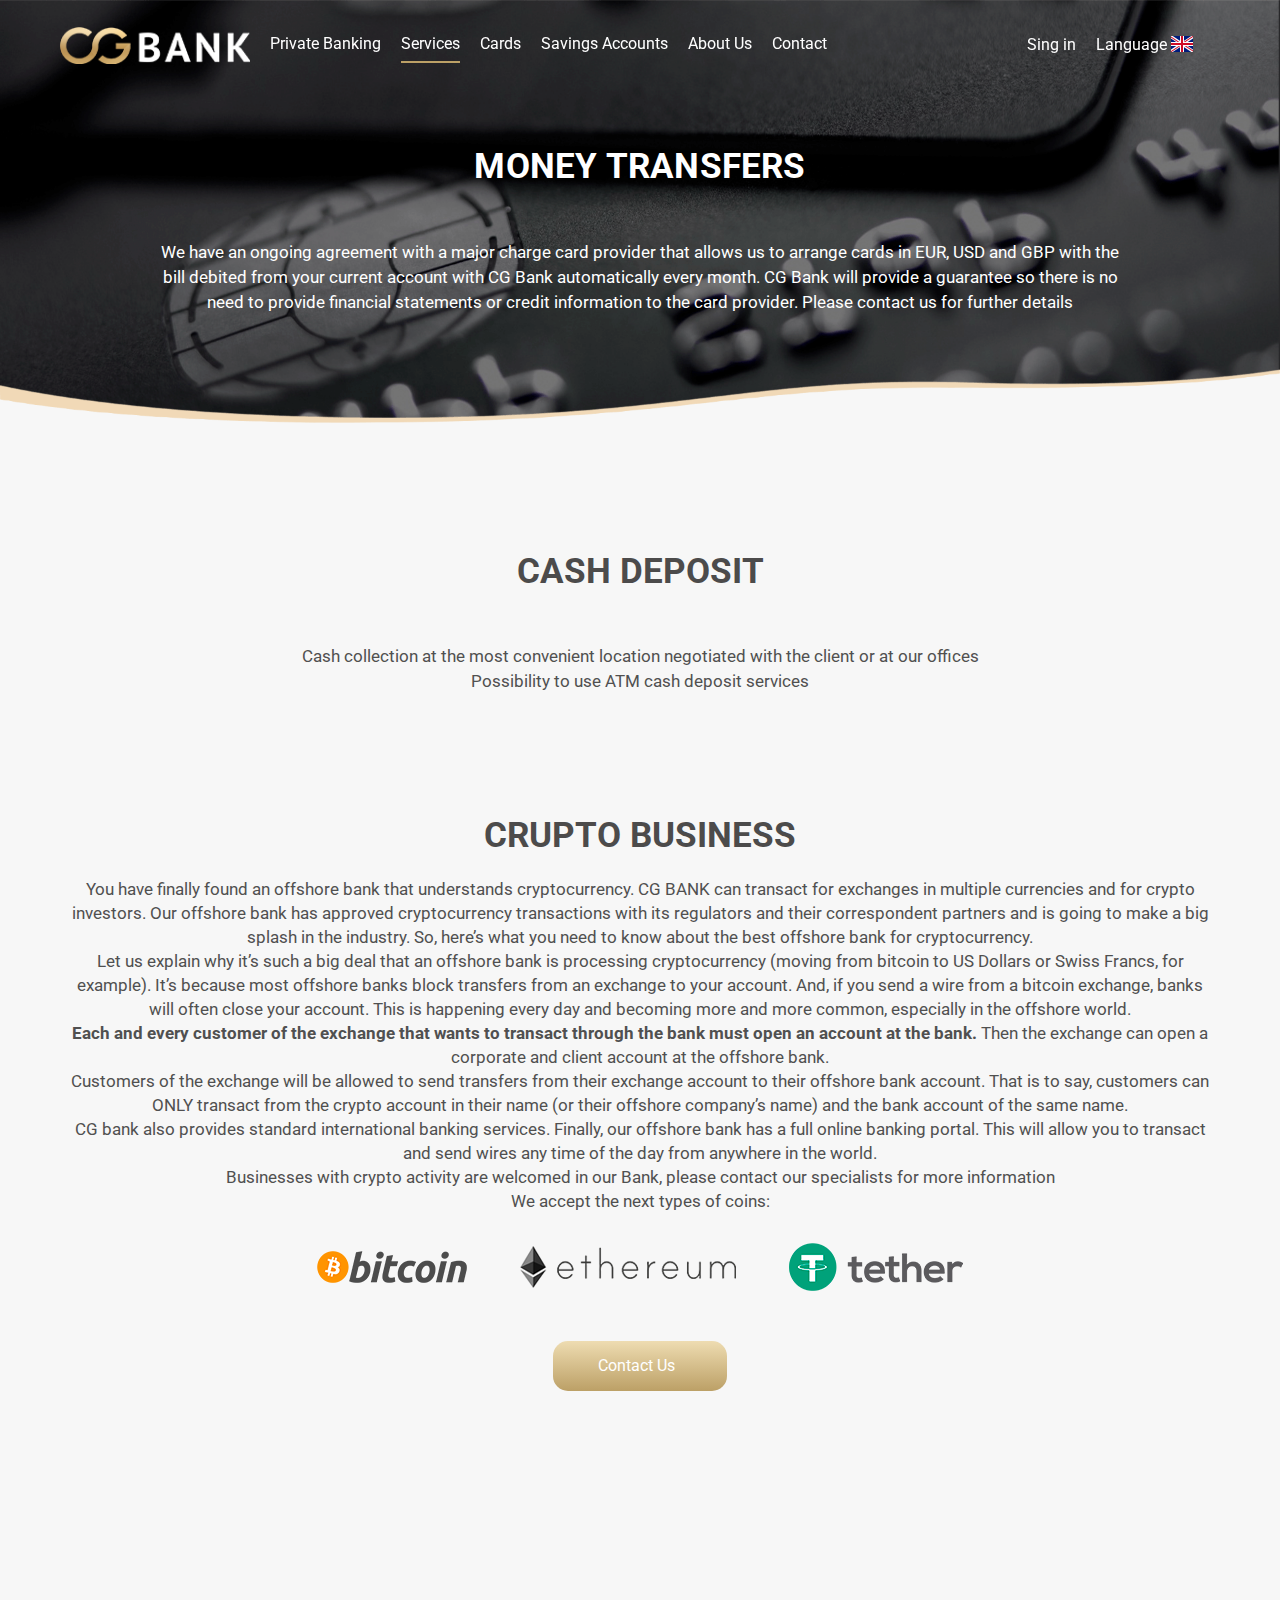
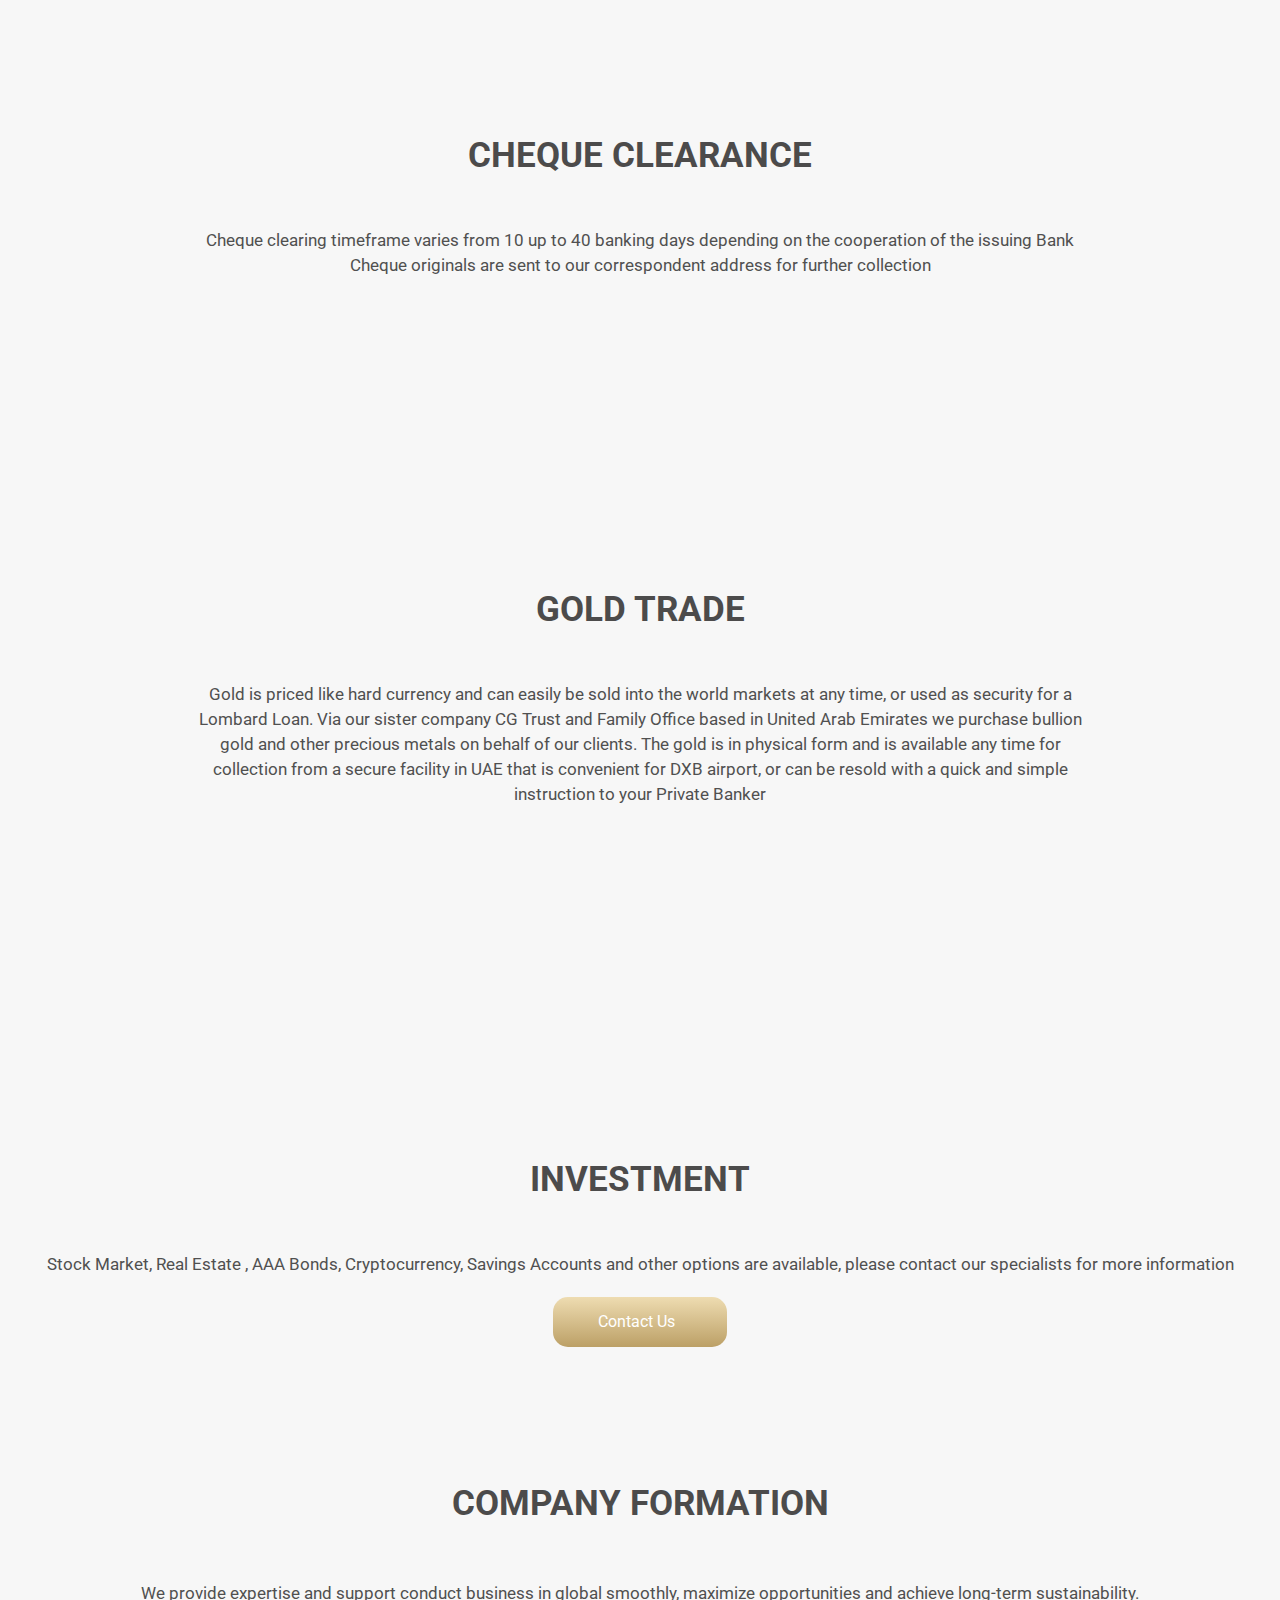
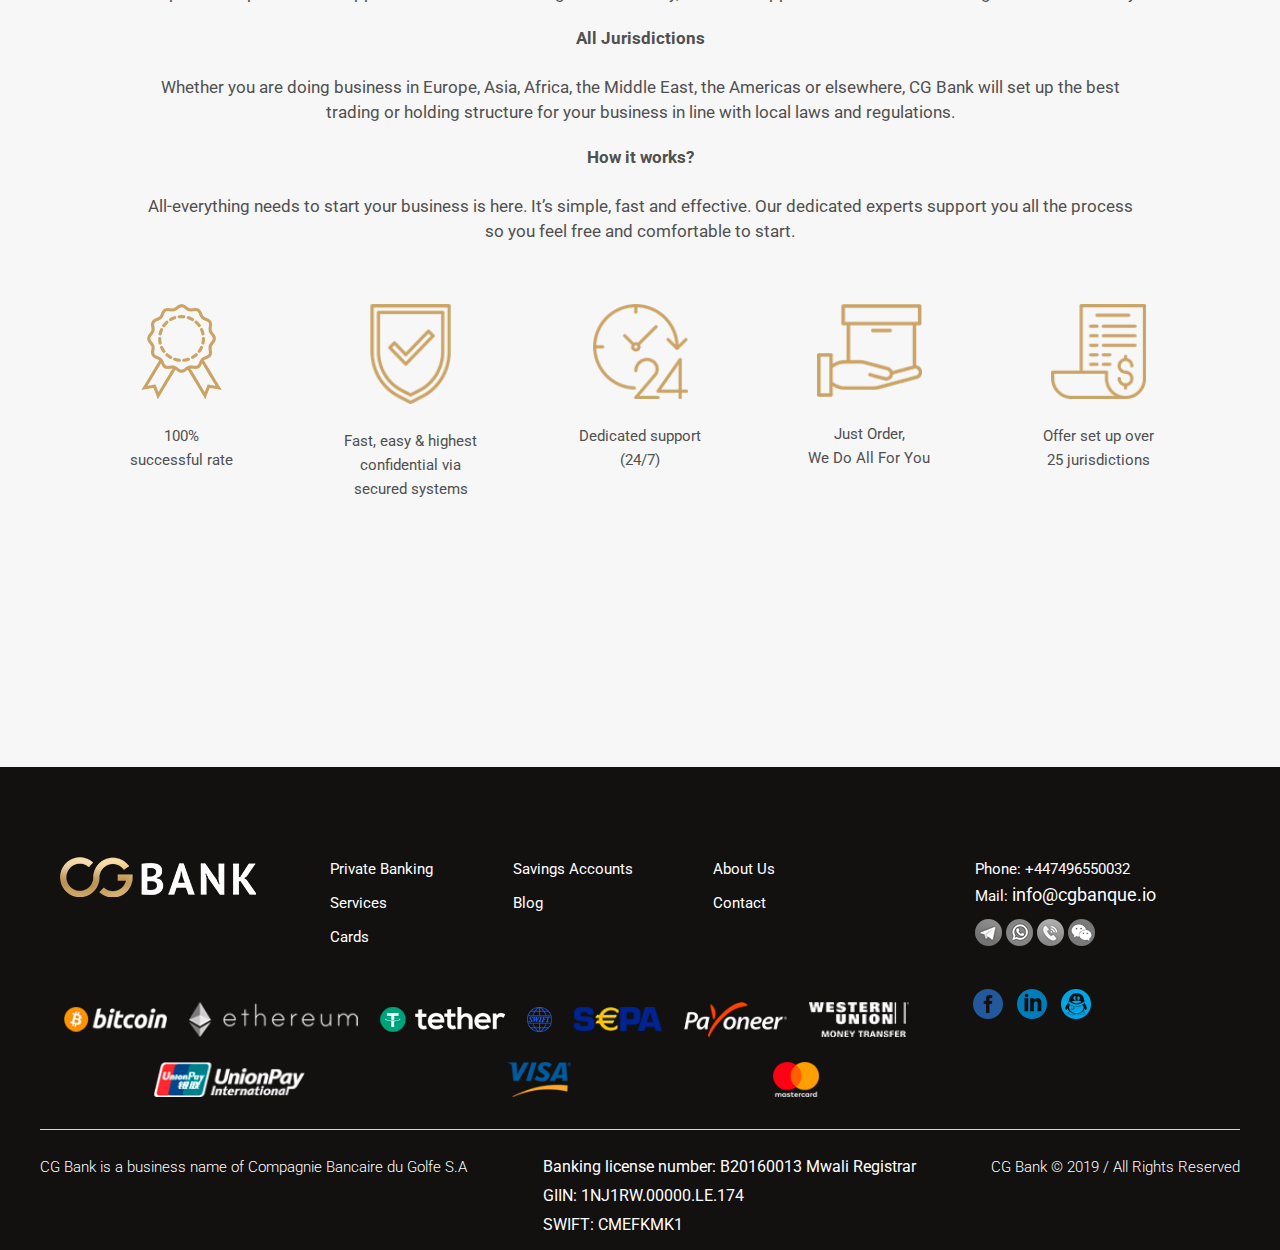
==== cards.html @ de09564f "privat-refactor-card-start" ====
<!DOCTYPE html>
<html lang="en">

<head>
    <meta charset="UTF-8">
    <meta name="viewport" content="width=device-width, initial-scale=1.0">
    <meta http-equiv="X-UA-Compatible" content="ie=edge">
    <title>Cards - CG Bank</title>
    <link
        href="https://fonts.googleapis.com/css?family=Open+Sans:100,300,400,600,700,800|Roboto:100,300,400,500,700,900&display=swap"
        rel="stylesheet">
    <link rel="stylesheet" href="common/header.css">
    <link rel="stylesheet" href="common/footer.css">
		<link rel="stylesheet" href="cards/css/style.css">
		<link rel="stylesheet" href="common/header-media.css">
		<link rel="stylesheet" href="common/footer-media.css">
    <link rel="stylesheet" href="cards/css/media.css">
</head>

<body>
    <main class="main">
        <button class="toTop hide"></button>
        <header class="header">
            <nav class="nav">
                <div class="nav-block">
                    <a href="index.html" class="nav__logo"></a>
                    <ul class="nav-wrapp">
                        <li class="nav-wrapp__item"><a class="nav-wrapp__link" href="private.html">Private
                                Banking</a></li>
                        <li class="nav-wrapp__item nav-wrap__item_active"><a class="nav-wrapp__link"
                                href="services.html">Services</a></li>
                        <li class="nav-wrapp__item"><a class="nav-wrapp__link" href="cards.html">Cards</a></li>
                        <li class="nav-wrapp__item"><a class="nav-wrapp__link" href="savingsAccounts.html">Savings
                                Accounts</a></li>
                        <li class="nav-wrapp__item"><a class="nav-wrapp__link" href="aboutUs.html">About Us</a></li>
                        <li class="nav-wrapp__item"><a class="nav-wrapp__link" href="contact.html">Contact</a></li>
                    </ul>
                    <div class="nav-btn">
                        <hr class="nav-btn__line">
                        <hr class="nav-btn__line">
                        <hr class="nav-btn__line">
                    </div>
                    <div class="nav-right-container">
                        <a href="#" class="nav__login">Sing in</a>
                        <div class="nav-language">
                            <span class="nav-language__text">Language</span>
                            <ul class="nav-language-wrap">
                                <li class="nav-language-wrap__item"><img class="nav-language-wrap__item-img"
                                        src="common/img/uk-flag.png" alt="" /></li>
                                <li class="nav-language-wrap__item"><img class="nav-language-wrap__item-img"
                                        src="common/img/cn-flag.png" alt="" /></li>
                                <li class="nav-language-wrap__item"><img class="nav-language-wrap__item-img"
                                        src="common/img/fr-flag.jpg" alt="" /></li>
                                <li class="nav-language-wrap__item"><img class="nav-language-wrap__item-img"
                                        src="common/img/es-flag.jpg" alt="" /></li>
                                <li class="nav-language-wrap__item"><img class="nav-language-wrap__item-img"
                                        src="common/img/ru-flag.png" alt="" /></li>
                            </ul>
                        </div>
                    </div>
                </div>
            </nav>
            <div class="header-caption">
                <h2 class="header-caption_style">MONEY TRANSFERS</h2>
            </div>
            <div class="header-text">
                <span class="header-text_style">
									We have an ongoing agreement with a major charge card provider that allows 
									us to arrange cards in EUR, USD and GBP with the bill debited from your current account 
									with CG Bank automatically every month. CG Bank will provide a guarantee so there is no need 
									to provide financial statements or credit information to the card provider. 
									Please contact us for further details
                </span>
            </div>
        </header>
        <section class="cash">
            <h2 class="cash__header section-header_style">CASH DEPOSIT</h2>
            <div class="cash-block-text">
                <span class="section-text_style">
                    Cash collection at the most convenient location negotiated with the client or at our offices
                    Possibility to use ATM cash deposit services
                </span>
            </div>
        </section>
        <section class="crupto">
            <h2 class="crupto__header section-header_style">CRUPTO BUSINESS</h2>
            <div class="crupto-block-text">
                <span class="crupto-block__text section-text_style">
                    You have finally found an offshore bank that understands cryptocurrency. CG BANK can transact for
                    exchanges
                    in multiple currencies and for crypto investors. Our offshore bank has approved cryptocurrency
                    transactions
                    with its regulators and their correspondent partners and is going to make a big splash in the
                    industry. So,
                    here’s what you need to know about the best offshore bank for cryptocurrency.
                </span>
                <span class="crupto-block__text section-text_style">
                    Let us explain why it’s such a big deal that an offshore bank is processing cryptocurrency (moving
                    from bitcoin to US Dollars or Swiss Francs, for example). It’s because most offshore banks block
                    transfers from an exchange to your account. And, if you send a wire from a bitcoin exchange, banks
                    will often close your account. This is happening every day and becoming more and more common,
                    especially in the offshore world.
                </span>
                <span class="crupto-block__text section-text_style">
                    <span class="crupto-block__text crupto-block__text_strong">
                        Each and every customer of the exchange that wants to transact through the bank must open an
                        account at the bank.
                    </span>
                    Then the exchange can open a corporate and client account at the offshore bank.
                </span>
                <span class="crupto-block__text section-text_style">
                    Customers of the exchange will be allowed to send transfers from their exchange account to their
                    offshore bank account. That is to say, customers can ONLY transact from the crypto account in their
                    name (or their offshore company’s name) and the bank account of the same name.
                </span>
                <span class="crupto-block__text section-text_style">
                    CG bank also provides standard international banking services. Finally, our offshore bank has a full
                    online banking portal. This will allow you to transact and send wires any time of the day from
                    anywhere in the world.
                </span>
                <span class="crupto-block__text section-text_style">
                    Businesses with crypto activity are welcomed in our Bank, please contact our specialists for more
                    information
                </span>
                <span class="crupto-block__text section-text_style">
                    We accept the next types of coins:
                </span>
            </div>
            <div class="crupto-block-img">
                <img src="services/img/bitcoin.png" alt="" class="crupto-block__img">
                <img src="services/img/ethereum.png" alt="" class="crupto-block__img">
                <img src="services/img/tether.png" alt="" class="crupto-block__img">
            </div>
            <div class="header-button">
                <a href="#" class="header-button-link">Contact Us</a>
            </div>
        </section>
        <section class="clearance">
            <h2 class="clearance__header section-header_style">CHEQUE CLEARANCE</h2>
            <div class="clearance-block-text">
                <span class="section-text_style clearance-block__text">
                    Cheque clearing timeframe varies from 10 up to 40 banking days depending on the cooperation of the
                    issuing Bank
                    Cheque originals are sent to our correspondent address for further collection
                </span>
            </div>
        </section>
        <section class="gold-trade">
            <h2 class="section-header_style gold-trade__header">GOLD TRADE</h2>
            <div class="gold-trade-block-text">
                <span class="section-text_style gold-trade-block__text">
                    Gold is priced like hard currency and can easily be sold into the world markets at any time, or used
                    as security for
                    a Lombard Loan. Via our sister company CG Trust and Family Office based in United Arab Emirates we
                    purchase bullion gold
                    and other precious metals on behalf of our clients. The gold is in physical form and is available
                    any time for collection from
                    a secure facility in UAE that is convenient for DXB airport, or can be resold with a quick and
                    simple instruction to your Private Banker
                </span>
            </div>
        </section>
        <section class="investment">
            <h2 class="investment__header section-header_style">INVESTMENT</h2>
            <div class="investment-block-text">
                <span class="investment-block__text section-text_style">
                    Stock Market, Real Estate , AAA Bonds, Cryptocurrency, Savings Accounts and other options are
                    available, please contact
                    our specialists for more information
                </span>
            </div>
            <div class="header-button">
                <a href="#" class="header-button-link">Contact Us</a>
            </div>
        </section>
        <section class="company-formation">
            <h2 class="section-header_style company-formation__header">COMPANY FORMATION</h2>
            <div class="company-formation-text-block">
                <span class="section-text_style">We provide expertise and support conduct business in global smoothly,
                    maximize opportunities and
                    achieve long-term sustainability.
                </span>
                <h2 class="company-formation__second-header">All Jurisdictions</h2>
                <span class="section-text_style">Whether you are doing business in Europe, Asia, Africa, the Middle
                    East, the Americas or elsewhere,
                    CG Bank will set up the best trading or holding structure for your business in line with local laws
                    and regulations.
                </span>
                <h2 class="company-formation__second-header">How it works?</h2>
                <span class="section-text_style">All-everything needs to start your business is here. It’s simple, fast
                    and effective. Our dedicated experts support
                    you all the process so you feel free and comfortable to start.
                </span>
            </div>
            <div class="company-formation-container">
                <div class="company-formation-container-block">
                    <img class="company-formation-container-block__img" src="services/img/quality.png" alt="">
                    <span class="company-formation-container-block__text">100%</span>
                    <span class="company-formation-container-block__text">successful rate</span>
                </div>
                <div class="company-formation-container-block">
                    <img class="company-formation-container-block__img company-formation-container-block__img_size-L" src="services/img/protection.png" alt="">
                    <span class="company-formation-container-block__text">Fast, easy & highest </span>
                    <span class="company-formation-container-block__text">confidential via </span>
                    <span class="company-formation-container-block__text">secured systems</span>
                </div>
                <div class="company-formation-container-block">
                    <img class="company-formation-container-block__img company-formation-container-block__img_size-X" src="services/img/hours.png" alt="">
                    <span class="company-formation-container-block__text">Dedicated support </span>
                    <span class="company-formation-container-block__text">(24/7)</span>
                </div>
                <div class="company-formation-container-block">
                    <img class="company-formation-container-block__img company-formation-container-block__img_size-XL" src="services/img/gift.png" alt="">
                    <span class="company-formation-container-block__text">Just Order,</span>
                    <span class="company-formation-container-block__text"> We Do All For You</span>
                </div>
                <div class="company-formation-container-block">
                    <img class="company-formation-container-block__img company-formation-container-block__img_size-X" src="services/img/receipt.png" alt="">
                    <span class="company-formation-container-block__text">Offer set up over </span>
                    <span class="company-formation-container-block__text">25 jurisdictions</span>
                </div>
            </div>
        </section>


        <section class="bottom-outer">
            <div class="bottom-outer-top-block">
                <aside class="bottom-outer-logo">
                    <img src="mainPage/img/logoWhiteHeader.png" alt="">
                </aside>
                <aside class="bottom-outer-nav">
                    <ul class="bottom-outer-nav-wrap">
                        <li class="bottom-outer-nav-wrap__item"><a href="private.html">Private Banking</a></li>
                        <li class="bottom-outer-nav-wrap__item"><a href="services.html">Services</a></li>
                        <li class="bottom-outer-nav-wrap__item"><a href="cards.html">Cards</a></li>
                    </ul>
                </aside>
                <aside class="bottom-outer-nav">
                    <ul class="bottom-outer-nav-wrap">
                        <li class="bottom-outer-nav-wrap__item"><a href="savingsAccounts.html">Savings Accounts</a></li>
                        <li class="bottom-outer-nav-wrap__item"><a href="blog.html">Blog</a></li>
                    </ul>
                </aside>
                <aside class="bottom-outer-nav">
                    <ul class="bottom-outer-nav-wrap bottom-outer-nav-wrap_margin-right">
                        <li class="bottom-outer-nav-wrap__item"><a href="aboutUs.html">About Us</a></li>
                        <li class="bottom-outer-nav-wrap__item"><a href="contact.html">Contact</a></li>
                    </ul>
                </aside>
                <aside class="bottom-outer-nav">
                    <div class="bottom-outer-nav-block">
                        <span class="bottom-outer-nav-block__text">Phone:</span>
                        <a href="tel:+447496550032" class="bottom-outer-nav-block__text">+447496550032</a>
                    </div>
                    <div class="bottom-outer-nav-block bottom-outer-nav-block_margin-bottom">
                        <span class="bottom-outer-nav-block__text">Mail:</span>
                        <a href="mailto:info@cgbanque.io" class="bottom-outer-nav-block__text_font">info@cgbanque.io</a>
                    </div>
                    <div class="bottom-outer-nav-block">
                        <a href="#" class="bottom-outer-nav-block__link"><img src="common/img/i-telegram (1).png"
                                alt="telegram"></a>
                        <a href="#" class="bottom-outer-nav-block__link"><img src="common/img/i-whatsapp (1).png"
                                alt="whatsapp"></a>
                        <a href="#" class="bottom-outer-nav-block__link"><img src="common/img/i-viber (1).png"
                                alt="viber"></a>
                        <a href="#" class="bottom-outer-nav-block__link"><img src="common/img/i-wechat.png"
                                alt="msng"></a>
                    </div>
                </aside>
            </div>
            <div class="bottom-outer-bottom-block">
                <aside class="bottom-outer-pay">
                    <div class="bottom-outer-pay-img">
                        <img src="common/img/headerBitcoin.png" alt="" class="bottom-outer-pay-img__item">
                        <img src="common/img/headerEhereum.png" alt=""
                            class="bottom-outer-pay-img__item bottom-outer-pay-img__item_height">
                        <img src="common/img/headerTether.png" alt="" class="bottom-outer-pay-img__item">
                        <img src="common/img/swift.png" alt="" class="bottom-outer-pay-img__item">
                        <img src="common/img/sepa.png" alt="" class="bottom-outer-pay-img__item">
                        <img src="common/img/payoneer.png" alt=""
                            class="bottom-outer-pay-img__item bottom-outer-pay-img__item_height">
                        <img src="common/img/western-union.png" alt=""
                            class="bottom-outer-pay-img__item bottom-outer-pay-img__item_height">
                        <img src="common/img/unionpay.png" alt=""
                            class="bottom-outer-pay-img__item bottom-outer-pay-img__item_height">
                        <img src="common/img/visa.png" alt=""
                            class="bottom-outer-pay-img__item bottom-outer-pay-img__item_height">
                        <img src="common/img/mastercard.png" alt=""
                            class="bottom-outer-pay-img__item bottom-outer-pay-img__item_height">
                    </div>
                    <div class="bottom-outer-pay-soc">
                        <a href="#" class="bottom-outer-pay-soc__item">
                            <img src="common/img/facebook.png" alt="">
                        </a>
                        <a href="#" class="bottom-outer-pay-soc__item">
                            <img src="common/img/linkedin.png" alt="">
                        </a>
                        <a href="#" class="bottom-outer-pay-soc__item">
                            <img src="common/img/qq.png" alt="">
                        </a>
                    </div>
                </aside>
            </div>
        </section>
        <footer class="footer">
            <div class="footer-wrap">
                <span class="footer-wrap__text">CG Bank is a business name of Compagnie Bancaire du Golfe S.A</span>
                <div class="footer-wrap-block">
                    <a href="#" class="footer-wrap__link">Banking license number: B20160013 Mwali Registrar</a>
                    <a href="#" class="footer-wrap__link">GIIN: 1NJ1RW.00000.LE.174</a>
                    <a href="#" class="footer-wrap__link">SWIFT: CMEFKMK1</a>
                </div>
                <span class="footer-wrap__text">CG Bank © 2019 / All Rights Reserved</span>
            </div>
        </footer>
        <script src="libs/jquery-3.4.1.min.js"></script>
        <script src="common/common.js"></script>
    </main>
</body>

</html>
---- common/header.css ----
body{
    margin: 0;
    padding:0;
}
a{
    text-decoration: none;
    color:#fff;
}
.section-header_style{
    color:#4c4b4b;
    font-size: 35px;
}
.section-text_style{
    font-size: 17px;
    color: #505050;
    line-height: 24px;
}
.toTop{
    position: fixed;
    width:50px;
    height: 50px;
    background-color: #6a6a6a;
    border:none;
    bottom: 50px;
    right: 20px;
    z-index: 4;
    -webkit-transition: background-color .3s ease-in-out;
    transition: background-color .3s ease-in-out;
    cursor: pointer;
}
.toTop:hover{
    background-color: #bfa268;
}
.toTop::after{
    display: block;
    content:"";
    width:10px;
    height: 10px;
    border-top: 2px solid #fff;
    border-left: 2px solid #fff;
    -webkit-transform: rotate(45deg);
            transform: rotate(45deg);
    margin-top:5px;
    margin-left:12px;
}
.toTop:focus{
    outline:none;
}
.hide{
    display: none;
}
.show{
    display: -webkit-box;
    display: -ms-flexbox;
    display: flex;
}

.main {
    background-color: #f7f7f7;
    font-family: 'Roboto', Arial, Helvetica, 'Nimbus Sans L', sans-serif;
    line-height: 24px;
    display: -webkit-box;
    display: -ms-flexbox;
    display: flex;
    -webkit-box-orient: vertical;
    -webkit-box-direction: normal;
        -ms-flex-direction: column;
            flex-direction: column;
    -webkit-box-pack: center;
        -ms-flex-pack: center;
            justify-content: center;
    position: relative;
}
.header {
    width: 100%;
    display: -webkit-box;
    display: -ms-flexbox;
    display: flex;
    -webkit-box-orient: vertical;
    -webkit-box-direction: normal;
    -ms-flex-direction: column;
    flex-direction: column;
    color:#fff;
    background-image: url(../mainPage/img/header.png);
    background-size: 100%;
    background-repeat: no-repeat;
    -webkit-box-align: center;
    -ms-flex-align: center;
    align-items: center;
}
.nav {
    width: 100%;
    display: -webkit-box;
    display: -ms-flexbox;
    display: flex;
    -webkit-transition: background-color .5s;
    transition: background-color .5s;
    position: fixed;
    top: 0;
    -webkit-box-pack: center;
        -ms-flex-pack: center;
            justify-content: center;
}
.nav-block{
    display: -webkit-box;
    display: -ms-flexbox;
    display: flex;
    height: 90px;
    -webkit-box-align: center;
    -ms-flex-align: center;
    align-items: center;
    width: 1160px;
}
.nav_scroll{
     background-color: rgba(29, 28, 28, 0.4);
}
.nav__logo {
    width: 190px;
    height: 37px;
    background-image: url(../common/img/logoWhiteHeader.png);
    background-size: 190px 37px;
    background-repeat: no-repeat;
}
.nav-wrapp {
    display: -webkit-box;
    display: -ms-flexbox;
    display: flex;
    list-style: none;
    margin: 0 10px;
    padding: 0;
    padding-right: 180px
}
.nav-wrapp__item{
    -webkit-box-sizing: border-box;
            box-sizing: border-box;
    margin: 0 10px;
    height: 35px;
    display: -webkit-box;
    display: -ms-flexbox;
    display: flex;
    -webkit-box-align: center;
        -ms-flex-align: center;
            align-items: center;
    border-bottom: 2px solid transparent;
    -webkit-transition: border-bottom 1s;
    transition: border-bottom .7s;
}
.nav-wrapp__item:hover{
    border-bottom:2px solid #BCA066;
}
.nav-right-container{
    display: -webkit-box;
    display: -ms-flexbox;
    display: flex;
    -webkit-box-align: center;
        -ms-flex-align: center;
            align-items: center;
}
.nav-btn{
    display: none;
}
.nav__login {
    margin-right: 20px;
    -webkit-transition: color .5s;
    transition: color .5s;
}
.nav__login:hover{
    color:#bfa268;
}
.nav-language {
    cursor: pointer;
    display: -webkit-box;
    display: -ms-flexbox;
    display: flex;
    -webkit-box-align: center;
        -ms-flex-align: center;
            align-items: center; 
    position: relative;
}
.nav-language__text{
    cursor: pointer;
    -webkit-transition: color .5s;
    transition: color .5s
}
.nav-language__text:hover{
    color:#bfa268;
}
.nav-language-wrap {
    display: -webkit-box;
    display: -ms-flexbox;
    display: flex;
    list-style: none;
    -webkit-box-orient: vertical;
    -webkit-box-direction: normal;
        -ms-flex-direction: column;
            flex-direction: column;
    margin:0;
    padding:0;
    position: absolute;
    top:3px;
    left:75px;
}
.nav-language-wrap__item {
    margin-bottom: 5px;
    display: none;
}
.nav-language-wrap__item:nth-child(1){
    display: -webkit-box;
    display: -ms-flexbox;
    display: flex;
}
.nav-language-wrap:hover>.nav-language-wrap__item{
    display: -webkit-box;
    display: -ms-flexbox;
    display: flex;
}
.header-caption {
    margin-top: 140px;
    font-size: 35px;
    line-height: 70%;
    letter-spacing: .21px;
    text-align: center;
}
.header-caption-last {
    margin-top: 30px;
    font-size: 23px;
    line-height: 43px;
    font-weight: 400;
    display: -webkit-box;
    display: -ms-flexbox;
    display: flex;
    -webkit-box-orient: vertical;
    -webkit-box-direction: normal;
        -ms-flex-direction: column;
            flex-direction: column;
}
.header-button {
    margin-top: 20px;
    width: 84px;
    padding: 13px 45px;
    background-color:#bfa268;
    background-image: -webkit-linear-gradient(top, #EEDCB1, #BCA066);
    border-radius: 15px;
    -webkit-transition: background-color 0.5s linear 0;
    transition: background-color 0.5s linear 0;
}
.header-button:hover{
    background-image: -webkit-linear-gradient(top, #e5c987, #a68849);
}
.header-container-img {
    margin-top:130px;
    display:-webkit-box;
    display:-ms-flexbox;
    display:flex;
    width: 1160px;
    -webkit-box-pack: justify;
        -ms-flex-pack: justify;
    justify-content: space-between;
    margin-bottom:125px;
    -webkit-box-align: baseline;
        -ms-flex-align: baseline;
            align-items: baseline;
}
.header-container-img__etherium {
    padding-left: 20px;
}
.header-container-img__tether {
    padding-left: 20px;
}
.header-requisites {
    font-size:18px;
}
.header-requisites_swift {
    margin-right: 20px;
}
.header-requisites_giin{
    -webkit-transition: color .5s;
    transition: color .5s
}
.header-requisites_giin:hover{
    color:#bfa268;
}
.nav-wrap__item_active{
    border-bottom:2px solid #BCA066;
}
---- common/footer.css ----
.bottom-outer{
    height: 363px;
    background-color:#131010;
    display:-webkit-box;
    display:-ms-flexbox;
    display:flex;
    -webkit-box-orient: vertical;
    -webkit-box-direction: normal;
        -ms-flex-direction: column;
            flex-direction: column;
    -webkit-box-align: center;
        -ms-flex-align: center;
            align-items: center;
}
.bottom-outer-top-block{
    -webkit-box-sizing: border-box;
            box-sizing: border-box;
    width:1200px;
    margin-top:90px;
    display: -webkit-box;
    display: -ms-flexbox;
    display: flex;
    -webkit-box-align: start;
        -ms-flex-align: start;
            align-items: flex-start;
    padding:0 20px;
    margin-bottom: 30px;
}
.bottom-outer-logo{
    width: 190px;
    height: 40px;
}
.bottom-outer-nav-wrap{
    margin:0;
    padding: 0;
    margin-left:80px;
    list-style: none;
}
.bottom-outer-nav-wrap_margin-right{
    margin-right:200px;
}
.bottom-outer-nav-wrap__item{
    margin-bottom: 10px;
    font-size: 15px;
    line-height: 24px;
}
.bottom-outer-nav-block{
    font-size: 15px;
    line-height: 24px;
}
.bottom-outer-nav-block__text{
    color:#fff;
}
.bottom-outer-nav-block__text_font{
    font-size: 18px;
    line-height: 28px;
}
.bottom-outer-nav-block_margin-bottom{
    margin-bottom: 10px;
}
.bottom-outer-nav-block__link{
    margin: 0;
    padding: 0;
}




.bottom-outer-bottom-block{
    display: -webkit-box;
    display: -ms-flexbox;
    display: flex;
    width: 1200px;
    border-bottom: 1px solid #e0d7bf
}
.bottom-outer-pay{
    display: -webkit-box;
    display: -ms-flexbox;
    display: flex;
    height: auto;
    margin-bottom: 20px;
}
.bottom-outer-pay-img{
    display: -webkit-box;
    display: -ms-flexbox;
    display: flex;
    -ms-flex-pack: distribute;
        justify-content: space-around;
    -webkit-box-align: center;
        -ms-flex-align: center;
            align-items: center;
    height: 120px;
    width: 868px;
    -ms-flex-wrap: wrap;
        flex-wrap: wrap;
    margin: 0 20px;
}
.bottom-outer-pay-img__item{
    margin-right: 15px;
    width: auto;
    height: auto;
    height: 25px;
}
.bottom-outer-pay-img__item_height{
    height: 35px;
}
.bottom-outer-pay-soc{
    width: 211px;
    margin-left: 25px;
}
.bottom-outer-pay-soc__item{
    margin-right: 10px;
}




.footer{
    background-color:#131010;
    height: 120px;
    display: -webkit-box;
    display: -ms-flexbox;
    display: flex;
    -webkit-box-pack: center;
        -ms-flex-pack: center;
            justify-content: center;
    
}
.footer-wrap{
    display: -webkit-box;
    display: -ms-flexbox;
    display: flex;
    -webkit-box-pack: justify;
        -ms-flex-pack: justify;
            justify-content: space-between;
    margin-top:25px;
    width: 1200px;
}
.footer-wrap__text{
    color:#fff;
    font-size: 15px;
    line-height: 24px;
    font-weight: 300;
}
.footer-wrap-block{
    display: -webkit-box;
    display: -ms-flexbox;
    display: flex;
    -webkit-box-orient: vertical;
    -webkit-box-direction: normal;
        -ms-flex-direction: column;
            flex-direction: column;
}
.footer-wrap__link{
    margin-bottom: 5px;
}
---- cards/css/style.css ----
.header{
    background-image: url(../img/cardsMainScreen.png);
    height: 580px;
}
.header-caption_style{
    font-size: 35px;
    color: #fff;
    margin-bottom: 60px;
    margin-top:15px;
}
.header-text{
    width: 980px;
    text-align: center;
}
.header-text_style{
    color:#fff;
    padding: 30px 0;
    font-size: 17px;
    line-height: 24px;
    font-weight: normal;
    text-align: center;
    color: #ffffff;
}
.cash{
    display: flex;
    flex-direction: column;
    align-items: center;
    padding-bottom: 90px;
}
.cash__header{
    margin-top:40px;
    margin-bottom: 60px;
}
.cash-block-text{
    width: 750px;
    text-align: center;
}
.crupto{
    background: url(../img/blockchain-slider-cotmcy.png) no-repeat;
    min-height: 780px;
    background-position-x: left;
    background-size: 210%;
    display:flex;
    flex-direction: column;
		align-items: center;
}
.crupto__header{
    margin-top:40px;
}
.crupto-block-text{
    width: 1150px;
    display: flex;
    flex-direction: column;
    text-align: center;
}
.crupto-block__text_strong{
    font-weight: bold;
}
.crupto-block-img{
    margin:30px 0;
    width: 700px;
    display: flex;
    justify-content: space-around;
    align-items: center;
}
.clearance{
    display: flex;
    flex-direction: column;
    align-items: center;
    margin-bottom: 140px;
}
.clearance__header{
    margin-top:180px;
    margin-bottom: 60px;
}
.clearance-block-text{
    width:900px;
    text-align: center;
}
.gold-trade{
    display: flex;
    flex-direction: column;
    align-items: center;
    background-image: url(../img/gold-trade.png);
    min-height: 570px;
}
.gold-trade__header{
    margin-top:180px;
    margin-bottom: 60px;
}
.gold-trade-block-text{
    width:900px;
    text-align: center;
}
.investment{
    display: flex;
    flex-direction: column;
    align-items: center;
    margin-bottom: 70px;
}
.investment__header{
    margin-top:180px;
    margin-bottom: 60px;
}


.company-formation{
    display: flex;
    flex-direction: column;
    align-items: center;
    min-height: 950px;
    background-image: url(../img/company-formation.png);
    background-size: 120%;
    background-repeat: no-repeat;
    background-position: 0px -20px;;
}
.company-formation__header{
    margin-top: 75px;
    margin-bottom: 65px;
}
.company-formation-text-block{
    text-align: center;
    width:1000px;
}
.company-formation__second-header{
    color: #505050;
    font-size: 17px;
    margin-top:20px;
    margin-bottom: 25px;
}
.company-formation-container{
    display: flex;
    justify-content: space-between;
    width: 1050px;
    margin-top:60px;
}
.company-formation-container-block{
    display: flex;
    flex-direction: column;
    text-align: center;
    width: 133px;
}
.company-formation-container-block__img{
    display: block;
    margin-bottom:25px;
    align-self: center;
    line-height: 0;
    width: 81px;
    background-size: 100%;
}
.company-formation-container-block__img_size-L{
    background-size: 70%;
}
.company-formation-container-block__img_size-X{
    background-size: 140%;
    width: 95px
}
.company-formation-container-block__img_size-XL{
    background-size: 140%;
    width: 105px
}
.company-formation-container-block__text{
    font-size: 15px;
    color:#505050;
    line-height: 24px;
    text-align: center;
}
---- common/header-media.css ----
@media (max-width:1400px){
	.header{
		height: 520px;
	}
}
@media (max-width:1230px){
	.header{
		height: 480px;
	}
  .nav-wrapp{
      padding-right: 50px;
  }
}
@media (max-width:1124px){
	.header{
		height: 450px;
	}
}
@media (max-width:1024px){
  .nav{
    width:100%;
    height: 140px;
  }
	.nav-block{
    width:700px;
    height: 140px;
    -webkit-box-orient: vertical;
    -webkit-box-direction: normal;
      -ms-flex-direction: column;
      flex-direction: column;
  }
  .nav__logo{
    margin-top: 20px;
  }
  .header-container-img{
    -webkit-box-orient: vertical;
    -webkit-box-direction: normal;
        -ms-flex-direction: column;
            flex-direction: column;
    -webkit-box-align: center;
        -ms-flex-align: center;
            align-items: center;
	}
}
@media (max-width:900px){
	.header{
		height: 380px;
	}
}
@media (max-width:820px){
	.header{
		height: 380px;
	}
  .main{
    width: auto;
  }
  .header{
    width:100%;
  }
  .nav{
    width:100%;
  }
  .nav-block{
    width: auto;
  }
}
@media (max-width:670px){
	.header{
		height: 350px;
		background-size: 100% 100%;
	}
	.changeHeight{
		height: 350px;
	}	
	.nav{
    background-color: rgba(0, 0, 0, 0.767);
    -webkit-transition: height, .5s;
    transition: height, .5s;
  }
  .nav-block{
    -webkit-box-pack: center;
        -ms-flex-pack: center;
            justify-content: center;
    -webkit-box-align: center;
        -ms-flex-align: center;
            align-items: center;
    -webkit-transition: height, .5s;
    transition: height, .5s;
  }
  .nav__logo{
    margin-top:0;
  }
  .nav-wrapp{
    display: none;
    -webkit-box-ordinal-group: 4;
        -ms-flex-order: 3;
            order: 3;
    -webkit-box-orient: vertical;
    -webkit-box-direction: normal;
        -ms-flex-direction: column;
            flex-direction: column;
    margin:0;
    padding: 0
  }
  .nav-wrapp__item:hover{
    border-bottom: none;
  }
  .nav-btn{
    display: -webkit-box;
    display: -ms-flexbox;
    display: flex;
    width: 27px;
    height: 20px;
    /* border:2px solid #fff; */
    -ms-flex-item-align: center;
        align-self: center;
    margin-top:10px;
    -webkit-box-orient: vertical;
    -webkit-box-direction: normal;
        -ms-flex-direction: column;
            flex-direction: column;
    -webkit-box-pack: justify;
        -ms-flex-pack: justify;
            justify-content: space-between;
    cursor: pointer;
  }
  .nav-btn:hover .nav-btn__line{
    background-color: #bfa268;
    border:1px solid #bfa268
  }
  .nav-btn__line{
    width: 27px;
    height: 2px;
    background-color: #fff;
    margin: 0;
    padding: 0;
    border-radius: 2px;
    -webkit-transition: border, .5s;
    transition: border, .5s;
  }
  .nav-btn__line-1st{
    -webkit-transform: rotate(40deg)translateX(2px);
            transform: rotate(40deg)translateX(2px);
    margin-top:11px;
  }
  .nav-btn__line-2st{
    -webkit-transform: rotate(-40deg) translateY(-1px);
            transform: rotate(-40deg) translateY(-1px);
    margin-bottom: 11px;

  }
  .nav-right-container{
    margin-top: 15px;
  }
	.nav-wrapp__item{
    width: auto;
    margin:0;
    -webkit-box-pack: center;
        -ms-flex-pack: center;
            justify-content: center;
    -webkit-transition: none;
    transition: none;  
  }
  .nav-wrapp__link::after{
    -webkit-transition: border-bottom, .5s;
    transition: border-bottom, .5s;
  }
  .nav-wrapp__link:hover.nav-wrapp__link::after{
    content: "";
    width: auto;
    height: 2px;
    display: block;
    border-bottom:2px solid #bfa268;
  }
  .header-caption{
    font-size: 1.3em;
  }
  .header-container-img_around{
    display: -webkit-box;
    display: -ms-flexbox;
    display: flex;
    -ms-flex-wrap: wrap;
        flex-wrap: wrap;
    -ms-flex-pack: distribute;
        justify-content: space-around
  }
  .online-bank__header{
    font-size: 1.4em;
  }
	.swift-iban__header{
    font-size: 1.3em;
    text-align: center;
  }
  .header-requisites{
    text-align: center;
  }
  .assistance{
    height: 200px;
  }
  .assistance__header{
    font-size: 1.3em;
    padding-top:30px;
  }
  .openAccount{
    height: 400px;
  }
  .openAccount__header{
    font-size: 1.3em;
  }
}
@media (max-width:560px){
	.header{
		background-size: 130% 100%;
		background-position: center;
	}
}
@media (max-width:420px){
	.header{
		background-size: 160% 100%;
	}
}
---- common/footer-media.css ----
@media (max-width:1230px){
		.footer{
			height: 140px;
		}
    .bottom-outer-top-block{
        width: 1000px
    }
    .bottom-outer-nav-wrap_margin-right{
        margin-right: 50px;
    }
    .bottom-outer-bottom-block{
        width:1000px;
        -webkit-box-pack: center;
            -ms-flex-pack: center;
                justify-content: center;
    }
    .bottom-outer-pay{
        -webkit-box-pack: center;
            -ms-flex-pack: center;
                justify-content: center;
        margin-left: 50px;
    }
    .bottom-outer-pay-img{
        width: 600px;
    }
    .bottom-outer-pay-soc{
        width: 150px;
    }
    .footer-wrap{
        width:1000px;
    }
}
@media (max-width:1024px){
    .bottom-outer-top-block{
        width: 800px;
        margin-top:40px;
    }
    .bottom-outer-nav-wrap{
        margin-left:20px;
    }
    .bottom-outer-bottom-block{
        width: 800px;
    }
    .footer-wrap{
        width: 800px;
    }
    .footer-wrap{
        margin-top:0;
        -webkit-box-orient: vertical;
        -webkit-box-direction: normal;
            -ms-flex-direction: column;
                flex-direction: column;
        -webkit-box-align: center;
            -ms-flex-align: center;
                align-items: center;
        margin-bottom: 15px;
    }
    .footer-wrap-block{
        -webkit-box-align: center;
            -ms-flex-align: center;
                align-items: center
    }
}
@media (max-width:900px){
    .bottom-outer{
        height: 400px;
    }
    .bottom-outer-bottom-block{
        height: 200px;
    }
    .bottom-outer-pay{
        -webkit-box-orient: vertical;
        -webkit-box-direction: normal;
            -ms-flex-direction: column;
                flex-direction: column;
    }
    .bottom-outer-pay-soc{
        margin-top:10px;
        -ms-flex-item-align: center;
            align-self: center;
    }
}
@media (max-width:820px){
    .bottom-outer{
        height: 650px;
        -ms-flex-line-pack: center;
            align-content: center
    }
    .bottom-outer-pay{
        margin-left: 0;
    }
    .bottom-outer-top-block{
        -webkit-box-orient: vertical;
        -webkit-box-direction: normal;
            -ms-flex-direction: column;
                flex-direction: column;
        height: 350px;
        -webkit-box-align: center;
            -ms-flex-align: center;
                align-items: center;
        width: 600px;
    }
    .bottom-outer-bottom-block{
        width: 600px;
    }
    .bottom-outer-nav-wrap{
        margin: 0;
        text-align: center;
    }
    .bottom-outer-nav-wrap_margin-right{
        margin: 0;
    }
    .bottom-outer-nav{
        text-align: center;
    }
}
@media (max-width:661px){
    .bottom-outer{
        height: 900px;
    }
    .bottom-outer-bottom-block{
        width: auto;
        height: 450px;
    }
    .bottom-outer-pay{
        width: auto;
    }
    .bottom-outer-pay-img{
        width: auto;
        height: 500px;
        margin:0 10px;
    }
    .bottom-outer-top-block{
        width:auto
    }
    .footer{
        height: 180px;
    }
    .footer-wrap{
        width: auto;
        text-align: center;
    }
}
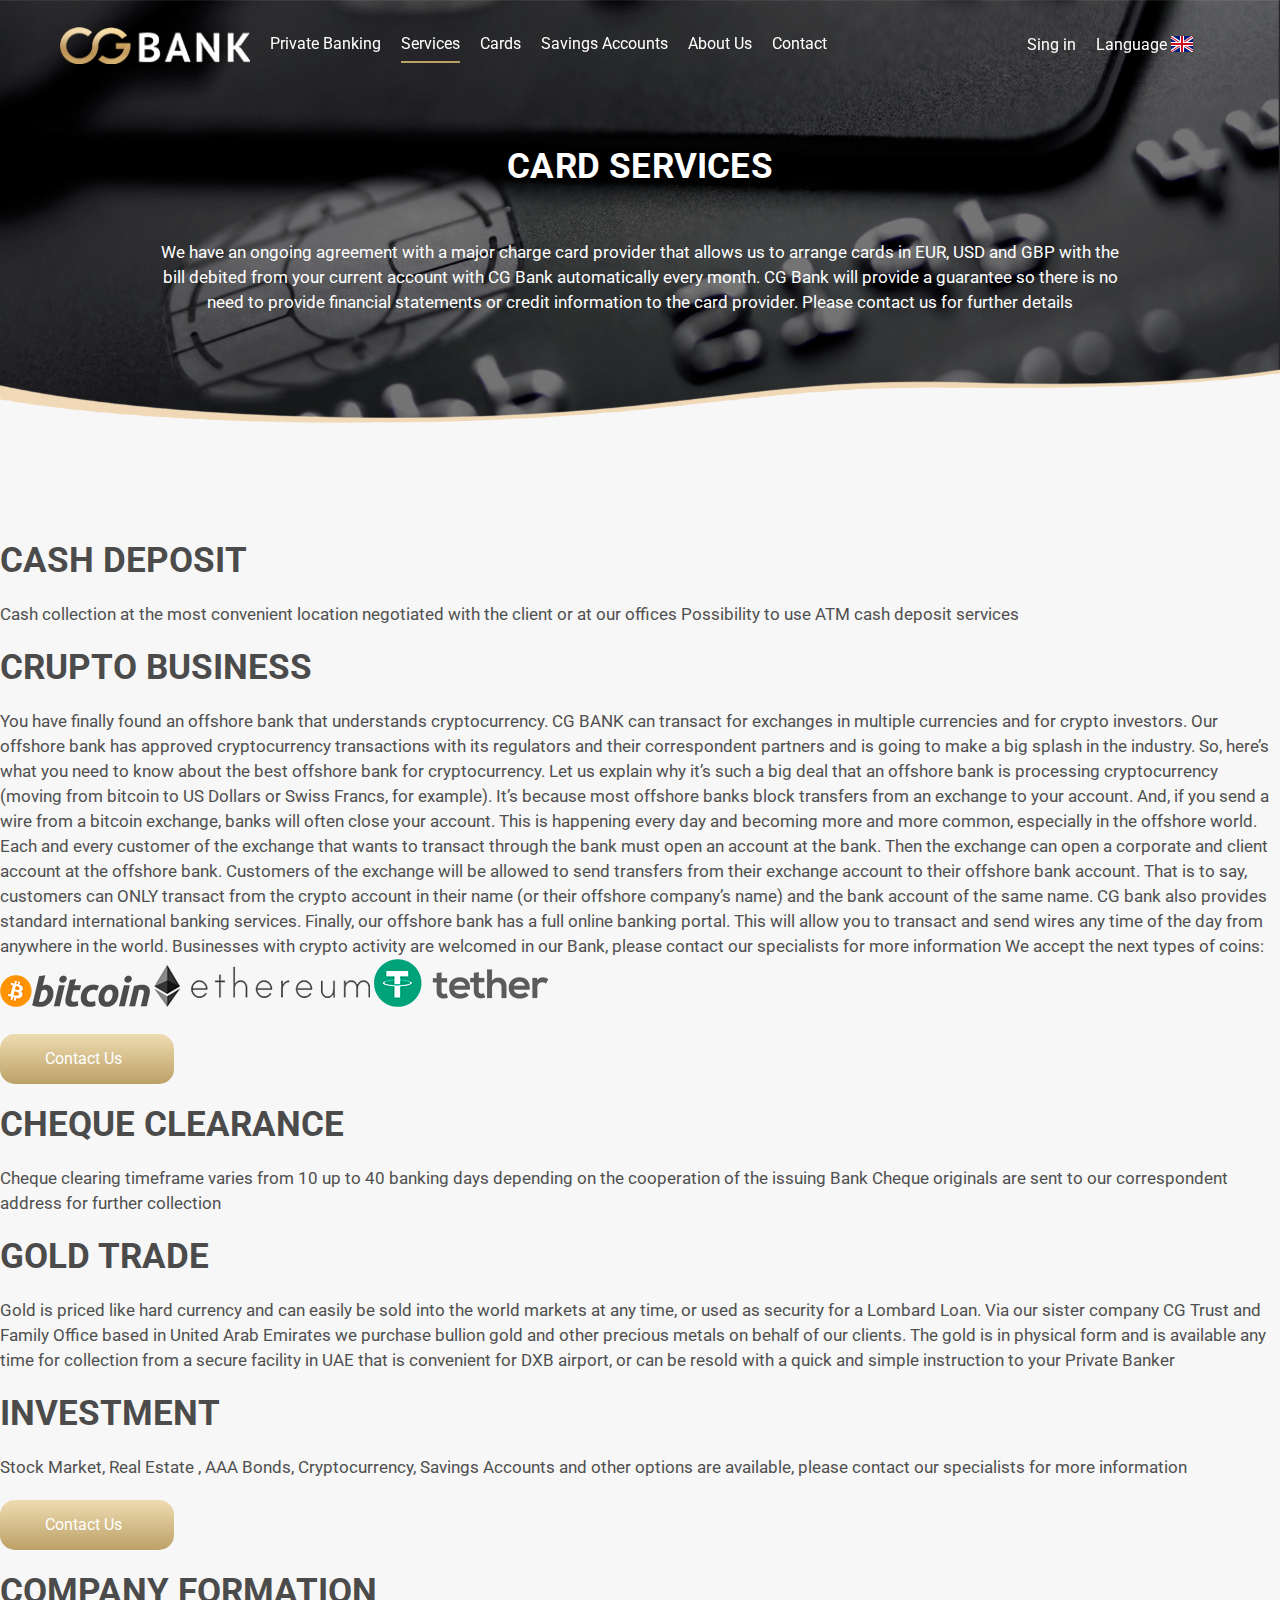
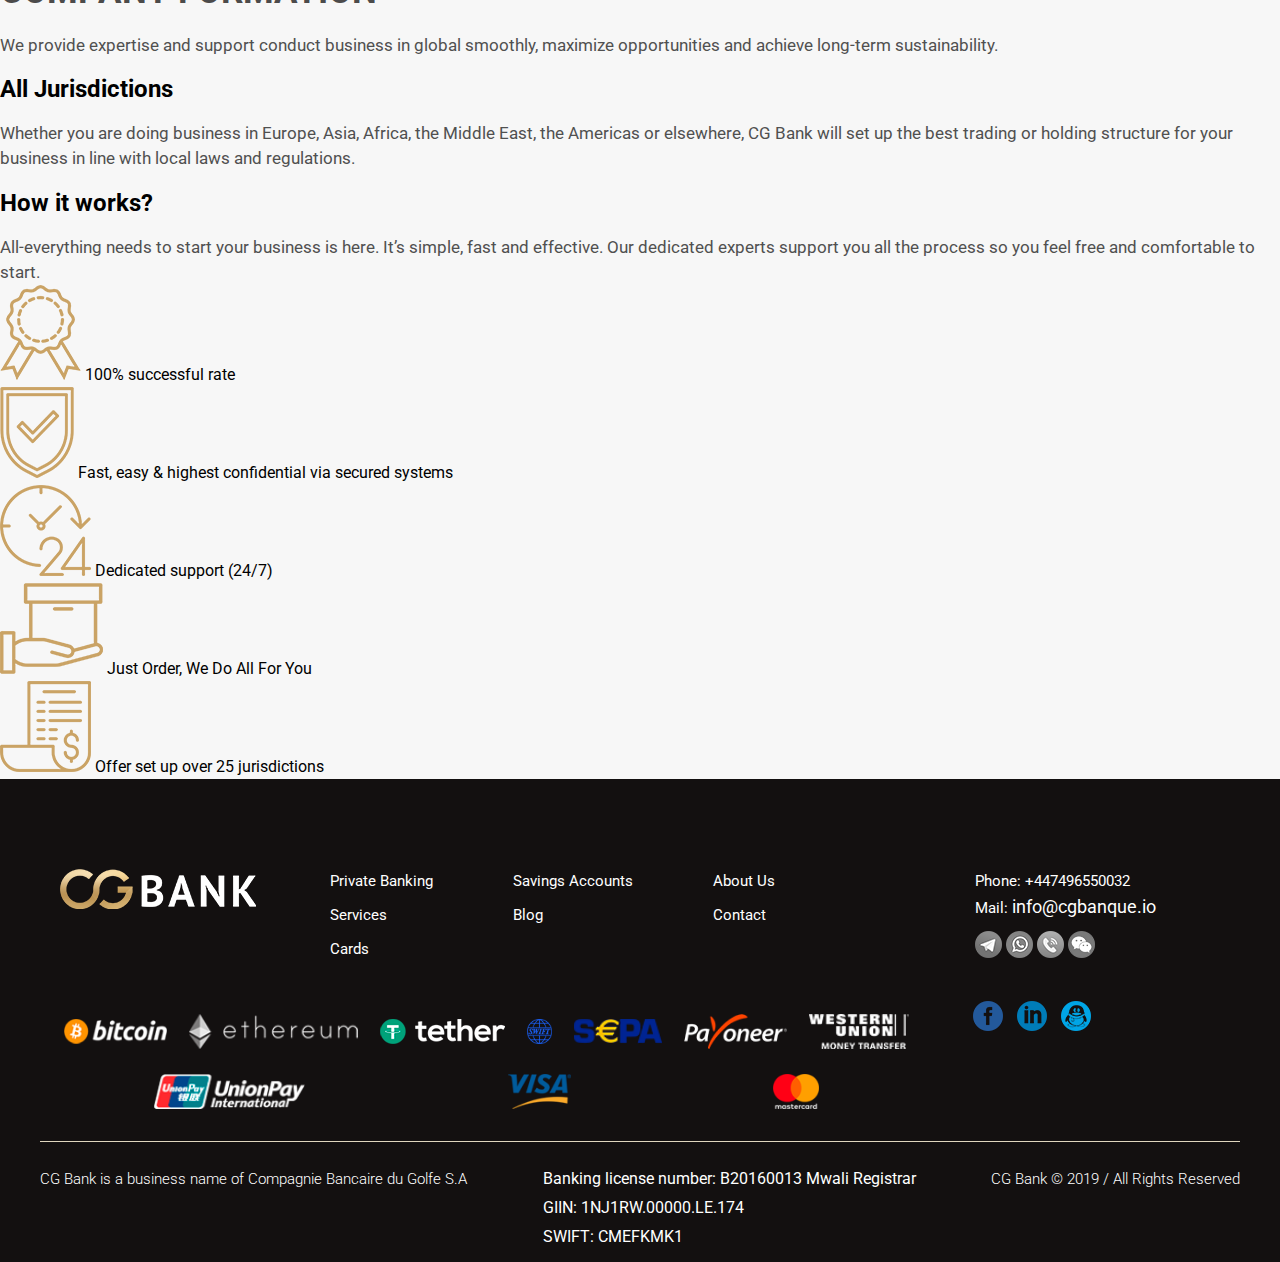
==== commit 6e031ad0: "privat-refactor-end" ====
--- a/cards.html
+++ b/cards.html
@@ -61,7 +61,7 @@
                 </div>
             </nav>
             <div class="header-caption">
-                <h2 class="header-caption_style">MONEY TRANSFERS</h2>
+                <h2 class="header-caption_style">CARD SERVICES</h2>
             </div>
             <div class="header-text">
                 <span class="header-text_style">
--- a/common/header.css
+++ b/common/header.css
@@ -96,6 +96,7 @@
     -webkit-transition: background-color .5s;
     transition: background-color .5s;
     position: fixed;
+    z-index: 4;
     top: 0;
     -webkit-box-pack: center;
         -ms-flex-pack: center;
--- a/cards/css/style.css
+++ b/cards/css/style.css
@@ -21,147 +21,3 @@
     text-align: center;
     color: #ffffff;
 }
-.cash{
-    display: flex;
-    flex-direction: column;
-    align-items: center;
-    padding-bottom: 90px;
-}
-.cash__header{
-    margin-top:40px;
-    margin-bottom: 60px;
-}
-.cash-block-text{
-    width: 750px;
-    text-align: center;
-}
-.crupto{
-    background: url(../img/blockchain-slider-cotmcy.png) no-repeat;
-    min-height: 780px;
-    background-position-x: left;
-    background-size: 210%;
-    display:flex;
-    flex-direction: column;
-		align-items: center;
-}
-.crupto__header{
-    margin-top:40px;
-}
-.crupto-block-text{
-    width: 1150px;
-    display: flex;
-    flex-direction: column;
-    text-align: center;
-}
-.crupto-block__text_strong{
-    font-weight: bold;
-}
-.crupto-block-img{
-    margin:30px 0;
-    width: 700px;
-    display: flex;
-    justify-content: space-around;
-    align-items: center;
-}
-.clearance{
-    display: flex;
-    flex-direction: column;
-    align-items: center;
-    margin-bottom: 140px;
-}
-.clearance__header{
-    margin-top:180px;
-    margin-bottom: 60px;
-}
-.clearance-block-text{
-    width:900px;
-    text-align: center;
-}
-.gold-trade{
-    display: flex;
-    flex-direction: column;
-    align-items: center;
-    background-image: url(../img/gold-trade.png);
-    min-height: 570px;
-}
-.gold-trade__header{
-    margin-top:180px;
-    margin-bottom: 60px;
-}
-.gold-trade-block-text{
-    width:900px;
-    text-align: center;
-}
-.investment{
-    display: flex;
-    flex-direction: column;
-    align-items: center;
-    margin-bottom: 70px;
-}
-.investment__header{
-    margin-top:180px;
-    margin-bottom: 60px;
-}
-
-
-.company-formation{
-    display: flex;
-    flex-direction: column;
-    align-items: center;
-    min-height: 950px;
-    background-image: url(../img/company-formation.png);
-    background-size: 120%;
-    background-repeat: no-repeat;
-    background-position: 0px -20px;;
-}
-.company-formation__header{
-    margin-top: 75px;
-    margin-bottom: 65px;
-}
-.company-formation-text-block{
-    text-align: center;
-    width:1000px;
-}
-.company-formation__second-header{
-    color: #505050;
-    font-size: 17px;
-    margin-top:20px;
-    margin-bottom: 25px;
-}
-.company-formation-container{
-    display: flex;
-    justify-content: space-between;
-    width: 1050px;
-    margin-top:60px;
-}
-.company-formation-container-block{
-    display: flex;
-    flex-direction: column;
-    text-align: center;
-    width: 133px;
-}
-.company-formation-container-block__img{
-    display: block;
-    margin-bottom:25px;
-    align-self: center;
-    line-height: 0;
-    width: 81px;
-    background-size: 100%;
-}
-.company-formation-container-block__img_size-L{
-    background-size: 70%;
-}
-.company-formation-container-block__img_size-X{
-    background-size: 140%;
-    width: 95px
-}
-.company-formation-container-block__img_size-XL{
-    background-size: 140%;
-    width: 105px
-}
-.company-formation-container-block__text{
-    font-size: 15px;
-    color:#505050;
-    line-height: 24px;
-    text-align: center;
-}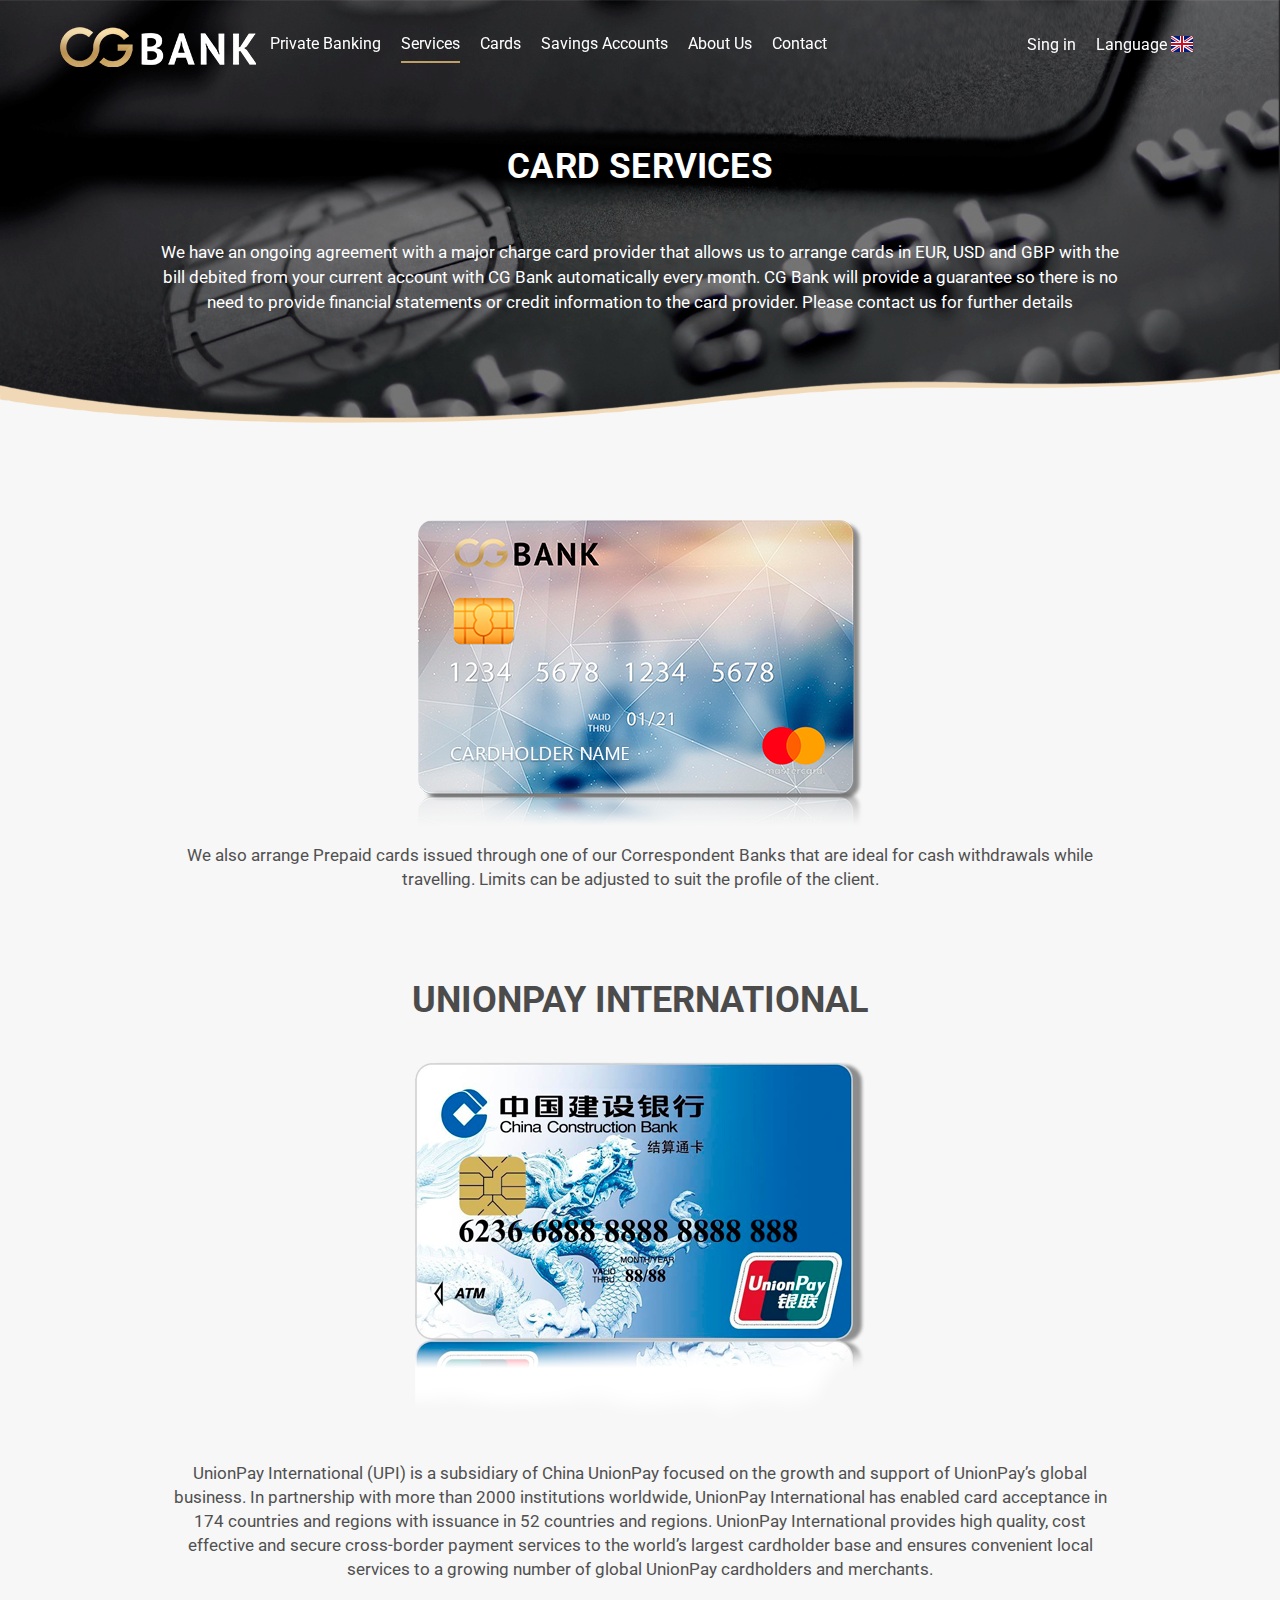
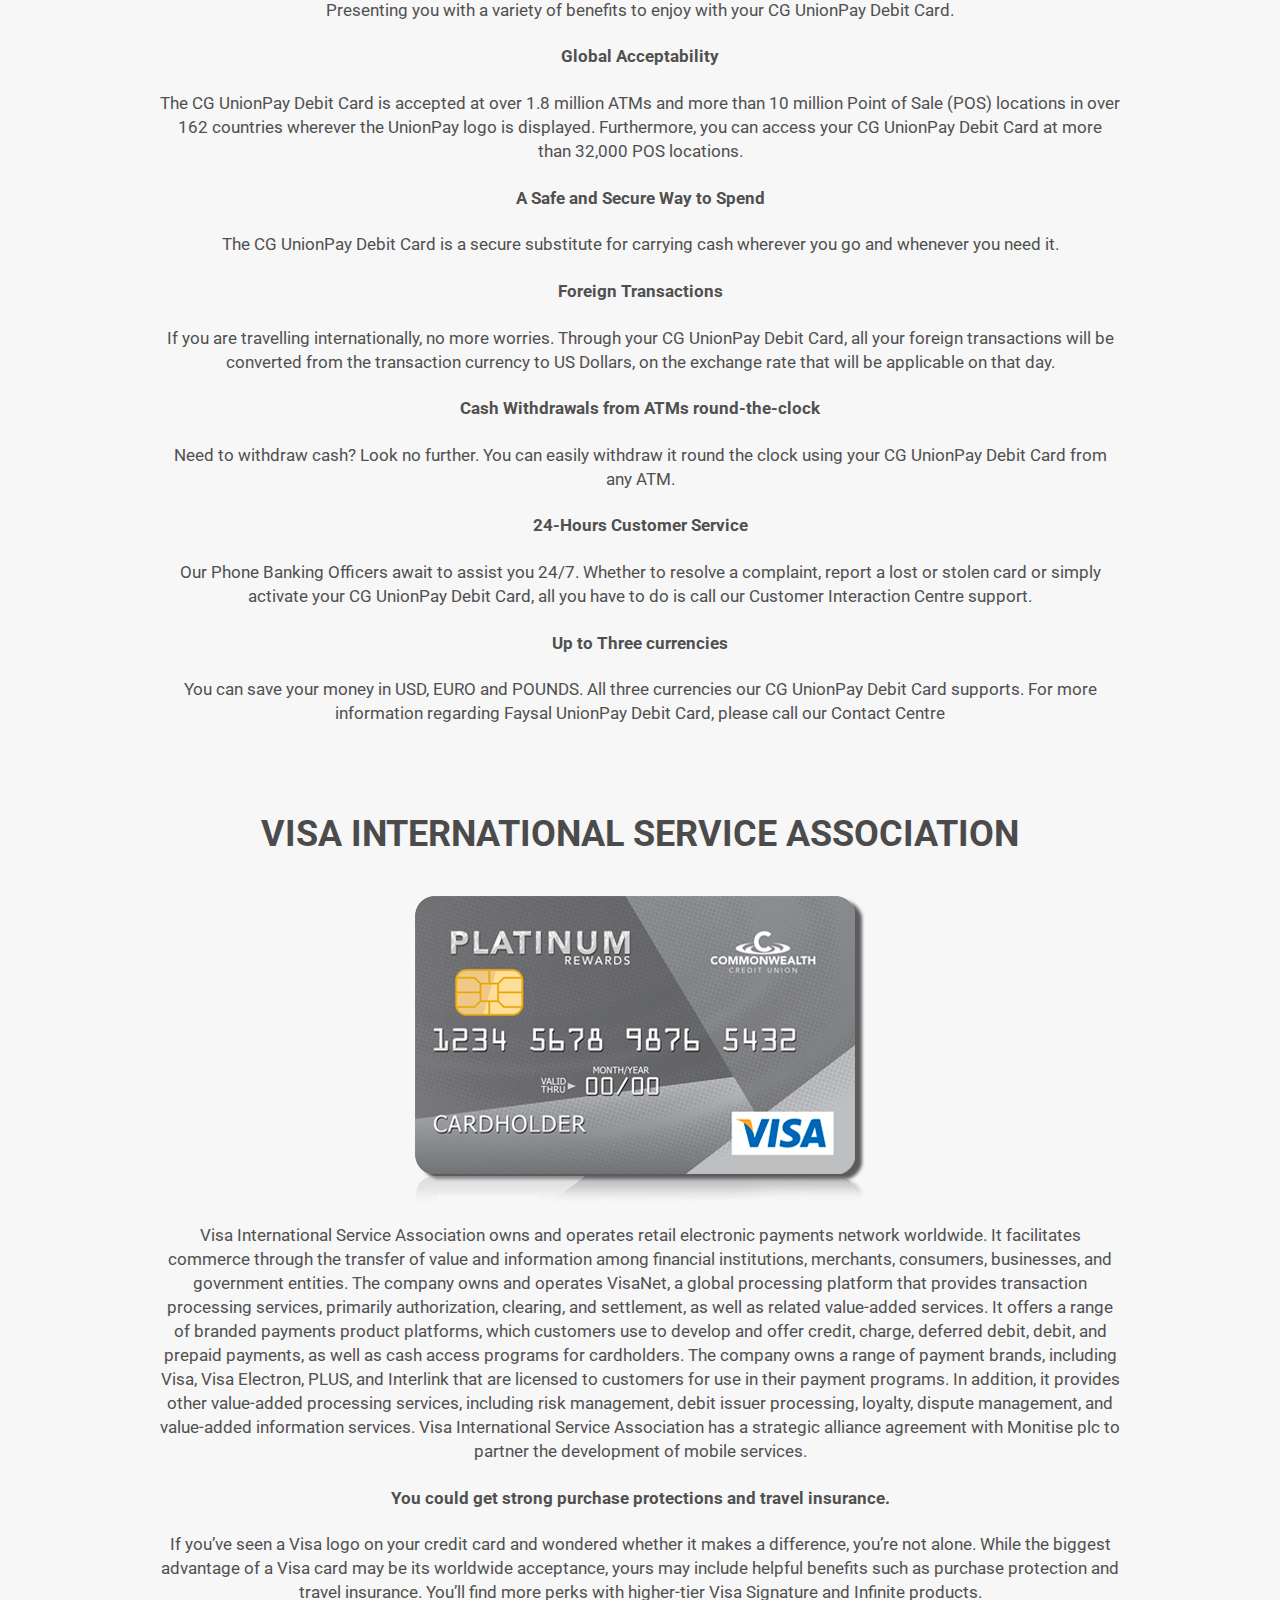
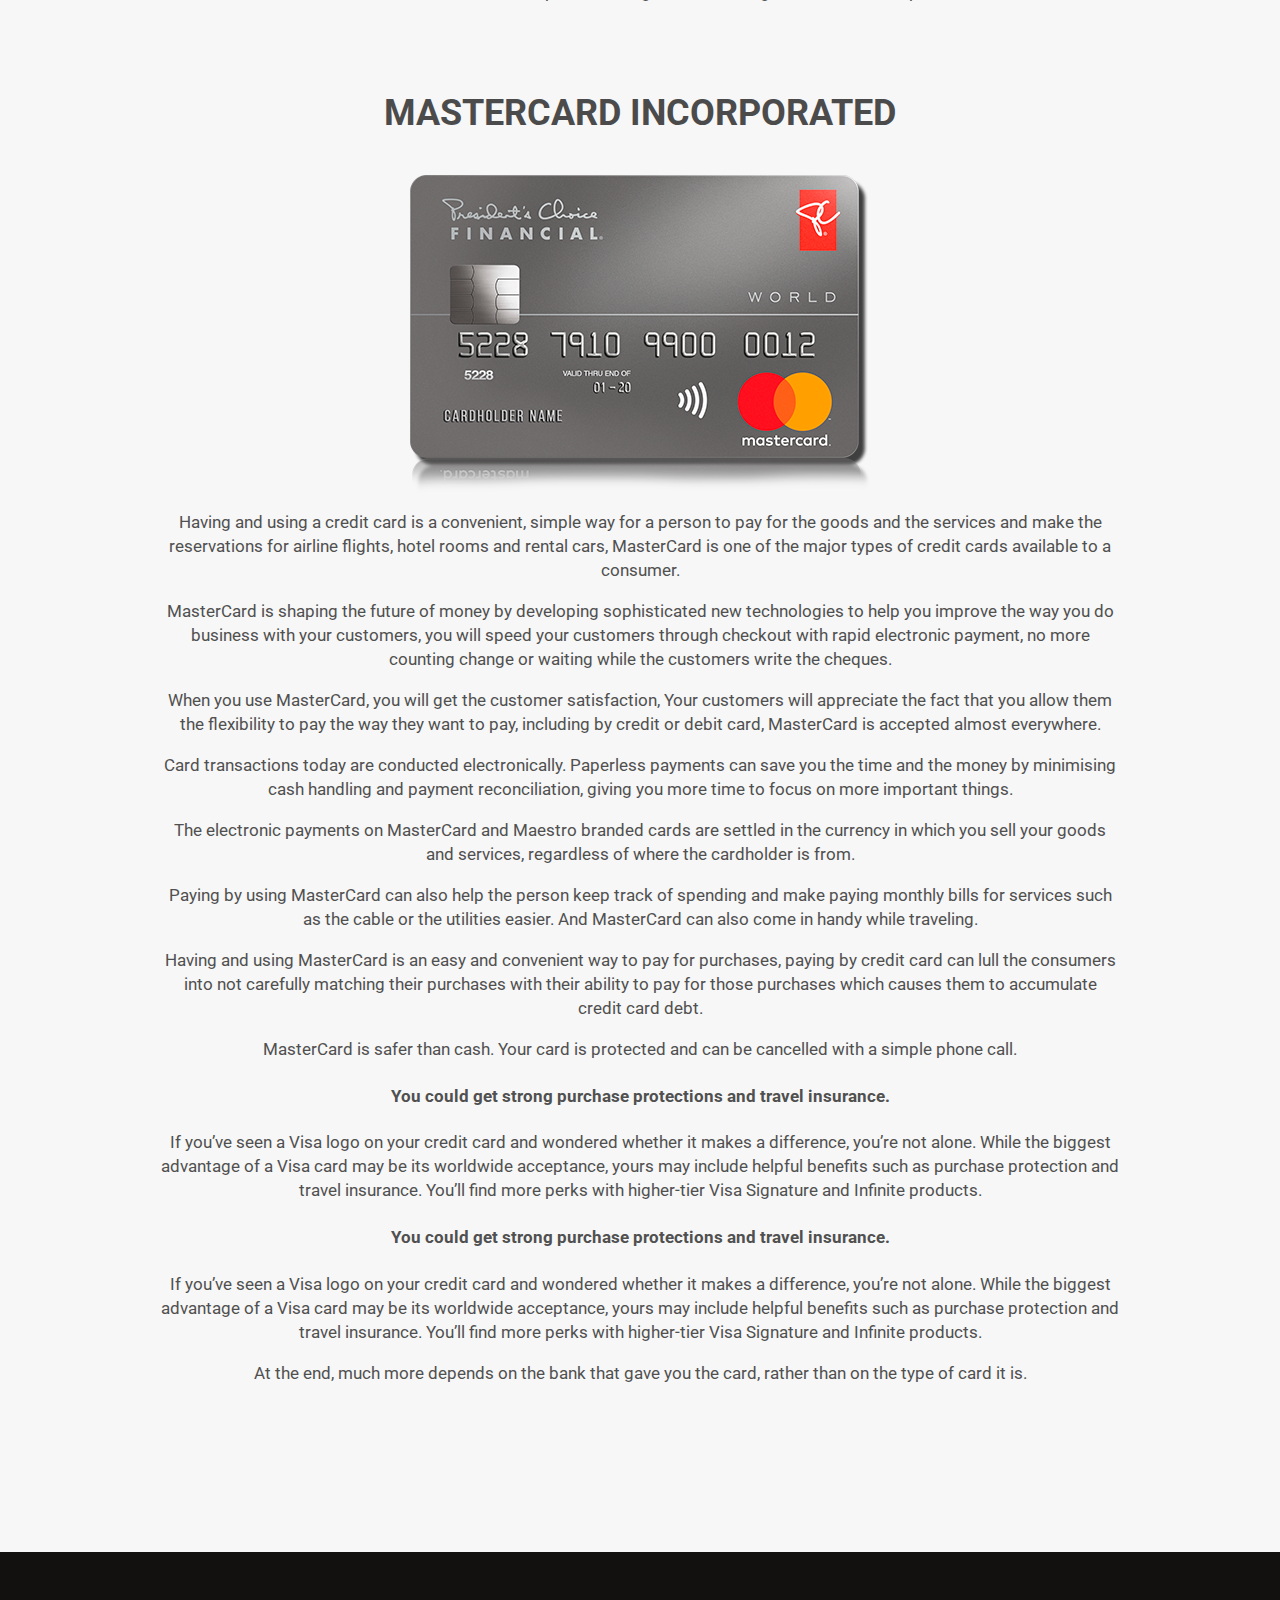
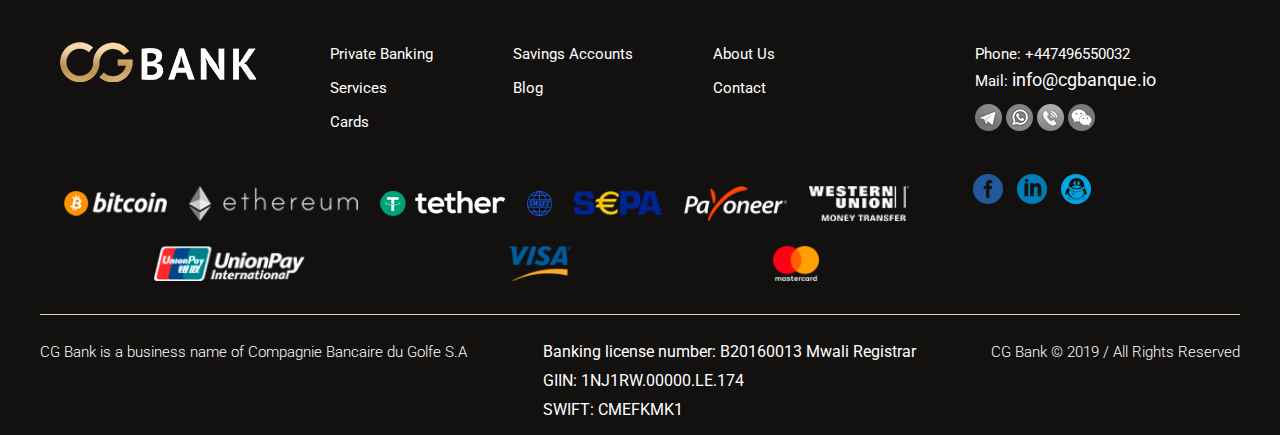
==== commit 80273ec0: "card-adaptive-headerFooterLink" ====
--- a/cards.html
+++ b/cards.html
@@ -23,7 +23,9 @@
         <header class="header">
             <nav class="nav">
                 <div class="nav-block">
-                    <a href="index.html" class="nav__logo"></a>
+                    <a href="index.html" class="nav__logo">
+												<img src="mainPage/img/logoWhiteHeader.png" alt="">
+										</a>
                     <ul class="nav-wrapp">
                         <li class="nav-wrapp__item"><a class="nav-wrapp__link" href="private.html">Private
                                 Banking</a></li>
@@ -72,161 +74,202 @@
 									Please contact us for further details
                 </span>
             </div>
-        </header>
-        <section class="cash">
-            <h2 class="cash__header section-header_style">CASH DEPOSIT</h2>
-            <div class="cash-block-text">
-                <span class="section-text_style">
-                    Cash collection at the most convenient location negotiated with the client or at our offices
-                    Possibility to use ATM cash deposit services
-                </span>
-            </div>
-        </section>
-        <section class="crupto">
-            <h2 class="crupto__header section-header_style">CRUPTO BUSINESS</h2>
-            <div class="crupto-block-text">
-                <span class="crupto-block__text section-text_style">
-                    You have finally found an offshore bank that understands cryptocurrency. CG BANK can transact for
-                    exchanges
-                    in multiple currencies and for crypto investors. Our offshore bank has approved cryptocurrency
-                    transactions
-                    with its regulators and their correspondent partners and is going to make a big splash in the
-                    industry. So,
-                    here’s what you need to know about the best offshore bank for cryptocurrency.
-                </span>
-                <span class="crupto-block__text section-text_style">
-                    Let us explain why it’s such a big deal that an offshore bank is processing cryptocurrency (moving
-                    from bitcoin to US Dollars or Swiss Francs, for example). It’s because most offshore banks block
-                    transfers from an exchange to your account. And, if you send a wire from a bitcoin exchange, banks
-                    will often close your account. This is happening every day and becoming more and more common,
-                    especially in the offshore world.
-                </span>
-                <span class="crupto-block__text section-text_style">
-                    <span class="crupto-block__text crupto-block__text_strong">
-                        Each and every customer of the exchange that wants to transact through the bank must open an
-                        account at the bank.
-                    </span>
-                    Then the exchange can open a corporate and client account at the offshore bank.
-                </span>
-                <span class="crupto-block__text section-text_style">
-                    Customers of the exchange will be allowed to send transfers from their exchange account to their
-                    offshore bank account. That is to say, customers can ONLY transact from the crypto account in their
-                    name (or their offshore company’s name) and the bank account of the same name.
-                </span>
-                <span class="crupto-block__text section-text_style">
-                    CG bank also provides standard international banking services. Finally, our offshore bank has a full
-                    online banking portal. This will allow you to transact and send wires any time of the day from
-                    anywhere in the world.
-                </span>
-                <span class="crupto-block__text section-text_style">
-                    Businesses with crypto activity are welcomed in our Bank, please contact our specialists for more
-                    information
-                </span>
-                <span class="crupto-block__text section-text_style">
-                    We accept the next types of coins:
-                </span>
-            </div>
-            <div class="crupto-block-img">
-                <img src="services/img/bitcoin.png" alt="" class="crupto-block__img">
-                <img src="services/img/ethereum.png" alt="" class="crupto-block__img">
-                <img src="services/img/tether.png" alt="" class="crupto-block__img">
-            </div>
-            <div class="header-button">
-                <a href="#" class="header-button-link">Contact Us</a>
-            </div>
-        </section>
-        <section class="clearance">
-            <h2 class="clearance__header section-header_style">CHEQUE CLEARANCE</h2>
-            <div class="clearance-block-text">
-                <span class="section-text_style clearance-block__text">
-                    Cheque clearing timeframe varies from 10 up to 40 banking days depending on the cooperation of the
-                    issuing Bank
-                    Cheque originals are sent to our correspondent address for further collection
-                </span>
-            </div>
-        </section>
-        <section class="gold-trade">
-            <h2 class="section-header_style gold-trade__header">GOLD TRADE</h2>
-            <div class="gold-trade-block-text">
-                <span class="section-text_style gold-trade-block__text">
-                    Gold is priced like hard currency and can easily be sold into the world markets at any time, or used
-                    as security for
-                    a Lombard Loan. Via our sister company CG Trust and Family Office based in United Arab Emirates we
-                    purchase bullion gold
-                    and other precious metals on behalf of our clients. The gold is in physical form and is available
-                    any time for collection from
-                    a secure facility in UAE that is convenient for DXB airport, or can be resold with a quick and
-                    simple instruction to your Private Banker
-                </span>
-            </div>
-        </section>
-        <section class="investment">
-            <h2 class="investment__header section-header_style">INVESTMENT</h2>
-            <div class="investment-block-text">
-                <span class="investment-block__text section-text_style">
-                    Stock Market, Real Estate , AAA Bonds, Cryptocurrency, Savings Accounts and other options are
-                    available, please contact
-                    our specialists for more information
-                </span>
-            </div>
-            <div class="header-button">
-                <a href="#" class="header-button-link">Contact Us</a>
-            </div>
-        </section>
-        <section class="company-formation">
-            <h2 class="section-header_style company-formation__header">COMPANY FORMATION</h2>
-            <div class="company-formation-text-block">
-                <span class="section-text_style">We provide expertise and support conduct business in global smoothly,
-                    maximize opportunities and
-                    achieve long-term sustainability.
-                </span>
-                <h2 class="company-formation__second-header">All Jurisdictions</h2>
-                <span class="section-text_style">Whether you are doing business in Europe, Asia, Africa, the Middle
-                    East, the Americas or elsewhere,
-                    CG Bank will set up the best trading or holding structure for your business in line with local laws
-                    and regulations.
-                </span>
-                <h2 class="company-formation__second-header">How it works?</h2>
-                <span class="section-text_style">All-everything needs to start your business is here. It’s simple, fast
-                    and effective. Our dedicated experts support
-                    you all the process so you feel free and comfortable to start.
-                </span>
-            </div>
-            <div class="company-formation-container">
-                <div class="company-formation-container-block">
-                    <img class="company-formation-container-block__img" src="services/img/quality.png" alt="">
-                    <span class="company-formation-container-block__text">100%</span>
-                    <span class="company-formation-container-block__text">successful rate</span>
-                </div>
-                <div class="company-formation-container-block">
-                    <img class="company-formation-container-block__img company-formation-container-block__img_size-L" src="services/img/protection.png" alt="">
-                    <span class="company-formation-container-block__text">Fast, easy & highest </span>
-                    <span class="company-formation-container-block__text">confidential via </span>
-                    <span class="company-formation-container-block__text">secured systems</span>
-                </div>
-                <div class="company-formation-container-block">
-                    <img class="company-formation-container-block__img company-formation-container-block__img_size-X" src="services/img/hours.png" alt="">
-                    <span class="company-formation-container-block__text">Dedicated support </span>
-                    <span class="company-formation-container-block__text">(24/7)</span>
-                </div>
-                <div class="company-formation-container-block">
-                    <img class="company-formation-container-block__img company-formation-container-block__img_size-XL" src="services/img/gift.png" alt="">
-                    <span class="company-formation-container-block__text">Just Order,</span>
-                    <span class="company-formation-container-block__text"> We Do All For You</span>
-                </div>
-                <div class="company-formation-container-block">
-                    <img class="company-formation-container-block__img company-formation-container-block__img_size-X" src="services/img/receipt.png" alt="">
-                    <span class="company-formation-container-block__text">Offer set up over </span>
-                    <span class="company-formation-container-block__text">25 jurisdictions</span>
-                </div>
-            </div>
-        </section>
+				</header>
+				<section class="cardInfo">
+					<div class="cardInfo__imageBlock imageBlock">
+						<img src="cards\img\creditCard.png" alt="The Sample card">
+					</div>
+					<div class="cardInfo__textBlock textBlock">
+						<p class="article-text">
+							We also arrange Prepaid cards issued through one of our Correspondent Banks 
+							that are ideal for cash withdrawals while travelling. Limits can be adjusted to suit the profile 
+							of the client.
+						</p>
+					</div>
+				</section>
+				<section class="unionpay">
+					<h2 class="unionpay__header section-heder">UNIONPAY INTERNATIONAL</h2>
+					<div class="unionpay__imageBlock imageBlock">
+						<img src="cards\img\creditCardTwo.png" alt="The Sample unionpay">
+					</div>
+					<div class="unionpay__articleBlock textBlock">
+						<article class="unionpay__description article-text">
+							<p>
+								UnionPay International (UPI) is a subsidiary of China UnionPay focused on the growth and support 
+								of UnionPay’s global business. In partnership with more than 2000 institutions worldwide, 
+								UnionPay International has enabled card acceptance in 174 countries and regions 
+								with issuance in 52 countries and regions. UnionPay International provides high quality, 
+								cost effective and secure cross-border payment services to the world’s largest cardholder base 
+								and ensures convenient local services to a growing number of global UnionPay cardholders and merchants.
+							</p>
+							<span>
+								Presenting you with a variety of benefits to enjoy with your CG UnionPay Debit Card.
+							</span>
+						</article>
+						<article class="unionpay__article">
+							<h4 class="unionpay__article-header article-header">Global Acceptability</h4>
+							<p class="unionpay__article-text article-text">
+								The CG UnionPay Debit Card is accepted at over 1.8 million ATMs and more than 10 million Point 
+								of Sale (POS) locations in over 162 countries wherever the UnionPay logo is displayed. 
+								Furthermore, you can access your CG UnionPay Debit Card at more than 32,000 POS locations.
+							</p>
+						</article>
+						<article class="unionpay__article">
+							<h4 class="unionpay__article-header article-header">A Safe and Secure Way to Spend</h4>
+							<p class="unionpay__article-text article-text">
+								The CG UnionPay Debit Card is a secure substitute for carrying cash wherever you go 
+								and whenever you need it.
+							</p>
+						</article>
+						<article class="unionpay__article">
+							<h4 class="unionpay__article-header article-header">Foreign Transactions</h4>
+							<p class="unionpay__article-text article-text">
+								If you are travelling internationally, no more worries. Through your CG UnionPay Debit Card, 
+								all your foreign transactions will be converted from the transaction currency to US Dollars, 
+								on the exchange rate that will be applicable on that day.
+							</p>
+						</article>
+						<article class="unionpay__article">
+							<h4 class="unionpay__article-header article-header">Cash Withdrawals from ATMs round-the-clock</h4>
+							<p class="unionpay__article-text article-text">
+								Need to withdraw cash? Look no further. 
+								You can easily withdraw it round the clock using your CG UnionPay Debit Card from any ATM.
+							</p>
+						</article>
+						<article class="unionpay__article">
+							<h4 class="unionpay__article-header article-header">24-Hours Customer Service</h4>
+							<p class="unionpay__article-text article-text">
+								Our Phone Banking Officers await to assist you 24/7. Whether to resolve a complaint, 
+								report a lost or stolen card or simply activate your CG UnionPay Debit Card, 
+								all you have to do is call our Customer Interaction Centre support.
+							</p>
+						</article>
+						<article class="unionpay__article">
+							<h4 class="unionpay__article-header article-header">Up to Three currencies</h4>
+							<p class="unionpay__article-text article-text">
+								You can save your money in USD, EURO and POUNDS. All three currencies our CG UnionPay Debit Card 
+								supports. For more information regarding Faysal UnionPay Debit Card, please call our Contact Centre
+							</p>
+						</article>
+					</div>
+				</section>
+				<section class="visa">
+					<h2 class="visa__header section-heder">VISA INTERNATIONAL SERVICE ASSOCIATION</h2>
+					<div class="visa__imageBlock imageBlock">
+						<img src="cards\img\creditCardThree.png" alt="The Sample VISA">
+					</div>
+					<div class="visa__textBlock textBlock">
+						<article class="visa__description article-text">
+							<p>
+								Visa International Service Association owns and operates retail electronic payments network worldwide. 
+								It facilitates commerce through the transfer of value and information among financial institutions, 
+								merchants, consumers, businesses, and government entities. The company owns and operates VisaNet, 
+								a global processing platform that provides transaction processing services, primarily authorization, 
+								clearing, and settlement, as well as related value-added services. It offers a range of 
+								branded payments product platforms, which customers use to develop and offer credit, charge, 
+								deferred debit, debit, and prepaid payments, as well as cash access programs for cardholders. 
+								The company owns a range of payment brands, including Visa, Visa Electron, PLUS, 
+								and Interlink that are licensed to customers for use in their payment programs. 
+								In addition, it provides other value-added processing services, including risk management, 
+								debit issuer processing, loyalty, dispute management, and value-added information services. 
+								Visa International Service Association has a strategic alliance agreement with Monitise plc 
+								to partner the development of mobile services.
+							</p>
+						</article>
+						<article class="visa__article">
+							<h4 class="visa__article-header article-header">
+								You could get strong purchase protections and travel insurance.
+							</h4>
+							<p class="visa__article-text article-text">
+								If you’ve seen a Visa logo on your credit card and wondered whether it makes a difference, 
+								you’re not alone.	While the biggest advantage of a Visa card may be its worldwide acceptance, 
+								yours may include helpful benefits such as purchase protection and travel insurance. 
+								You’ll find more perks with higher-tier Visa Signature and Infinite products.
+							</p>
+						</article>
+					</div>
+				</section>
+				<section class="mastercard">
+					<h2 class="mastercard__header section-heder">MASTERCARD INCORPORATED</h2>
+					<div class="mastercard__imageBlock imageBlock">
+						<img src="cards\img\creditCardFour.png" alt="The Sample mastercard">
+					</div>
+					<div class="mastercard__textBlock textBlock">
+						<article class="mastercard__description article-text">
+							<p>
+								Having and using a credit card is a convenient, simple way for a person to pay for the goods 
+								and the services and make the reservations for airline flights, hotel rooms and rental cars, 
+								MasterCard is one of the major types of credit cards available to a consumer.
+							</p>
+							<p>
+								MasterCard is shaping the future of money by developing sophisticated new technologies 
+								to help you improve the way you do business with your customers, you will speed your customers 
+								through checkout with rapid electronic payment, no more counting change or waiting while 
+								the customers write the cheques.
+							</p>
+							<p>
+								When you use MasterCard, you will get the customer satisfaction, Your customers will appreciate 
+								the fact that you allow them the flexibility to pay the way they want to pay, including by credit 
+								or debit card, MasterCard is accepted almost everywhere.
+							</p>
+							<p>
+								Card transactions today are conducted electronically. Paperless payments can save you the time 
+								and the money by minimising cash handling and payment reconciliation, giving you more time 
+								to focus on more important things.
+							</p>
+							<p>
+								The electronic payments on MasterCard and Maestro branded cards are settled in the currency 
+								in which you sell your goods and services, regardless of where the cardholder is from.
+							</p>
+							<p>
+								Paying by using MasterCard can also help the person keep track of spending and make paying monthly 
+								bills for services such as the cable or the utilities easier. And MasterCard can also come 
+								in handy while traveling.
+							</p>
+							<p>
+								Having and using MasterCard is an easy and convenient way to pay for purchases, 
+								paying by credit card can lull the consumers into not carefully matching their purchases 
+								with their ability to pay for those purchases which causes them to accumulate credit card debt.
+							</p>
+							<p>
+								MasterCard is safer than cash. Your card is protected and can be cancelled 
+								with a simple phone call.
+							</p>
+						</article>
+						<article class="mastercard__article">
+							<h4 class="mastercard__article-header article-header">
+								You could get strong purchase protections and travel insurance.
+							</h4>
+							<p class="mastercard__article-text article-text">
+								If you’ve seen a Visa logo on your credit card and wondered whether it makes a difference, 
+								you’re not alone.	While the biggest advantage of a Visa card may be its worldwide acceptance, 
+								yours may include helpful benefits such as purchase protection and travel insurance. 
+								You’ll find more perks with higher-tier Visa Signature and Infinite products.
+							</p>
+						</article>
+						<article class="mastercard__article">
+							<h4 class="mastercard__article-header article-header">
+								You could get strong purchase protections and travel insurance.
+							</h4>
+							<p class="mastercard__article-text article-text">
+								If you’ve seen a Visa logo on your credit card and wondered whether it makes a difference, 
+								you’re not alone.	While the biggest advantage of a Visa card may be its worldwide acceptance, 
+								yours may include helpful benefits such as purchase protection and travel insurance. 
+								You’ll find more perks with higher-tier Visa Signature and Infinite products.
+							</p>
+							<p class="mastercard__article-text article-text">
+								At the end, much more depends on the bank that gave you the card, 
+								rather than on the type of card it is.
+							</p>
+						</article>
+					</div>
+				</section>
 
 
         <section class="bottom-outer">
             <div class="bottom-outer-top-block">
                 <aside class="bottom-outer-logo">
-                    <img src="mainPage/img/logoWhiteHeader.png" alt="">
+										<a href="index.html"><img src="mainPage/img/logoWhiteHeader.png" alt=""></a>
                 </aside>
                 <aside class="bottom-outer-nav">
                     <ul class="bottom-outer-nav-wrap">
--- a/common/header.css
+++ b/common/header.css
@@ -96,7 +96,6 @@
     -webkit-transition: background-color .5s;
     transition: background-color .5s;
     position: fixed;
-    z-index: 4;
     top: 0;
     -webkit-box-pack: center;
         -ms-flex-pack: center;
@@ -118,7 +117,7 @@
 .nav__logo {
     width: 190px;
     height: 37px;
-    background-image: url(../common/img/logoWhiteHeader.png);
+    /* background-image: url(../common/img/logoWhiteHeader.png); */
     background-size: 190px 37px;
     background-repeat: no-repeat;
 }
--- a/cards/css/style.css
+++ b/cards/css/style.css
@@ -1,5 +1,5 @@
 .header{
-    background-image: url(../img/cardsMainScreen.png);
+    background-image: url(../img/header-bg.png);
     height: 580px;
 }
 .header-caption_style{
@@ -21,3 +21,32 @@
     text-align: center;
     color: #ffffff;
 }
+.cardInfo, .unionpay, .visa, .mastercard{
+	box-sizing: border-box;
+	max-width: 960px;
+	margin: 0 auto 50px auto;
+	padding: 0;
+	display: flex;
+	flex-flow: column nowrap;
+	justify-content: center;
+}
+.mastercard{
+	margin-bottom: 150px;
+}
+.section-heder{
+	margin-bottom: 50px;
+	text-align: center;
+	font-size: 36px;
+	color:#4c4b4b
+}
+.imageBlock{
+	display: flex;
+	flex-flow: row nowrap;
+	justify-content: center;
+}
+.article-header, .article-text{
+	text-align: center;
+	font-family: 'Roboto', Arial, Helvetica, 'Nimbus Sans L', sans-serif;
+	font-size: 17px;
+	color: #505050;
+}
--- a/cards/css/media.css
+++ b/cards/css/media.css
@@ -0,0 +1,78 @@
+@media (max-width:1230px){
+	.header-caption{
+		margin-top: 100px;
+	}
+}
+@media (max-width:1024px){
+	.header{
+		background-size: 100% 80%;
+	}
+	.header-caption{
+		margin-top: 140px;
+	}
+	.header-caption_style{
+		font-size: 28px;
+		margin-bottom: 30px;
+	}
+	.header-text{
+		width: 95%;
+	}
+	.cardInfo, .unionpay, .visa, .mastercard{
+		padding: 0 20px;
+	}
+}
+@media (max-width:900px){
+	.header{
+		background-size: 100% 100%;
+	}
+	.cardInfo{
+		margin-top: 60px;
+	}
+	.cardInfo, .unionpay, .visa, .mastercard{
+		widows: 100%;
+		padding: 0 40px;
+	}
+	.section-heder{
+		font-size: 28px;
+	}
+}
+@media (max-width:670px){
+	.header{
+		height: 380px;
+		background-size: cover;
+		background-position: 40% 50%;
+	}
+	.header-caption{
+		margin-top: 170px;
+	}
+	.header-caption_style{
+		font-size: 22px;
+	}
+	.header-text_style{
+		font-size: 14px;
+	}
+}
+@media (max-width:560px){
+	.header{
+		height: 420px;
+	}
+	.cardInfo__imageBlock>img{
+		width: 78vw;
+		height: calc(79vw*0.687640449);
+	}
+	.unionpay__imageBlock>img{
+		width: 74vw;
+		height: calc(75vw*0.848888889);
+	}
+	.visa__imageBlock>img{
+		width: 74vw;
+		height: calc(75vw*0.688888889);
+	}
+	.mastercard__imageBlock>img{
+		width: 81vw;
+		height: calc(81vw*0.691304348);
+	}
+}
+@media (max-width:420px){
+
+}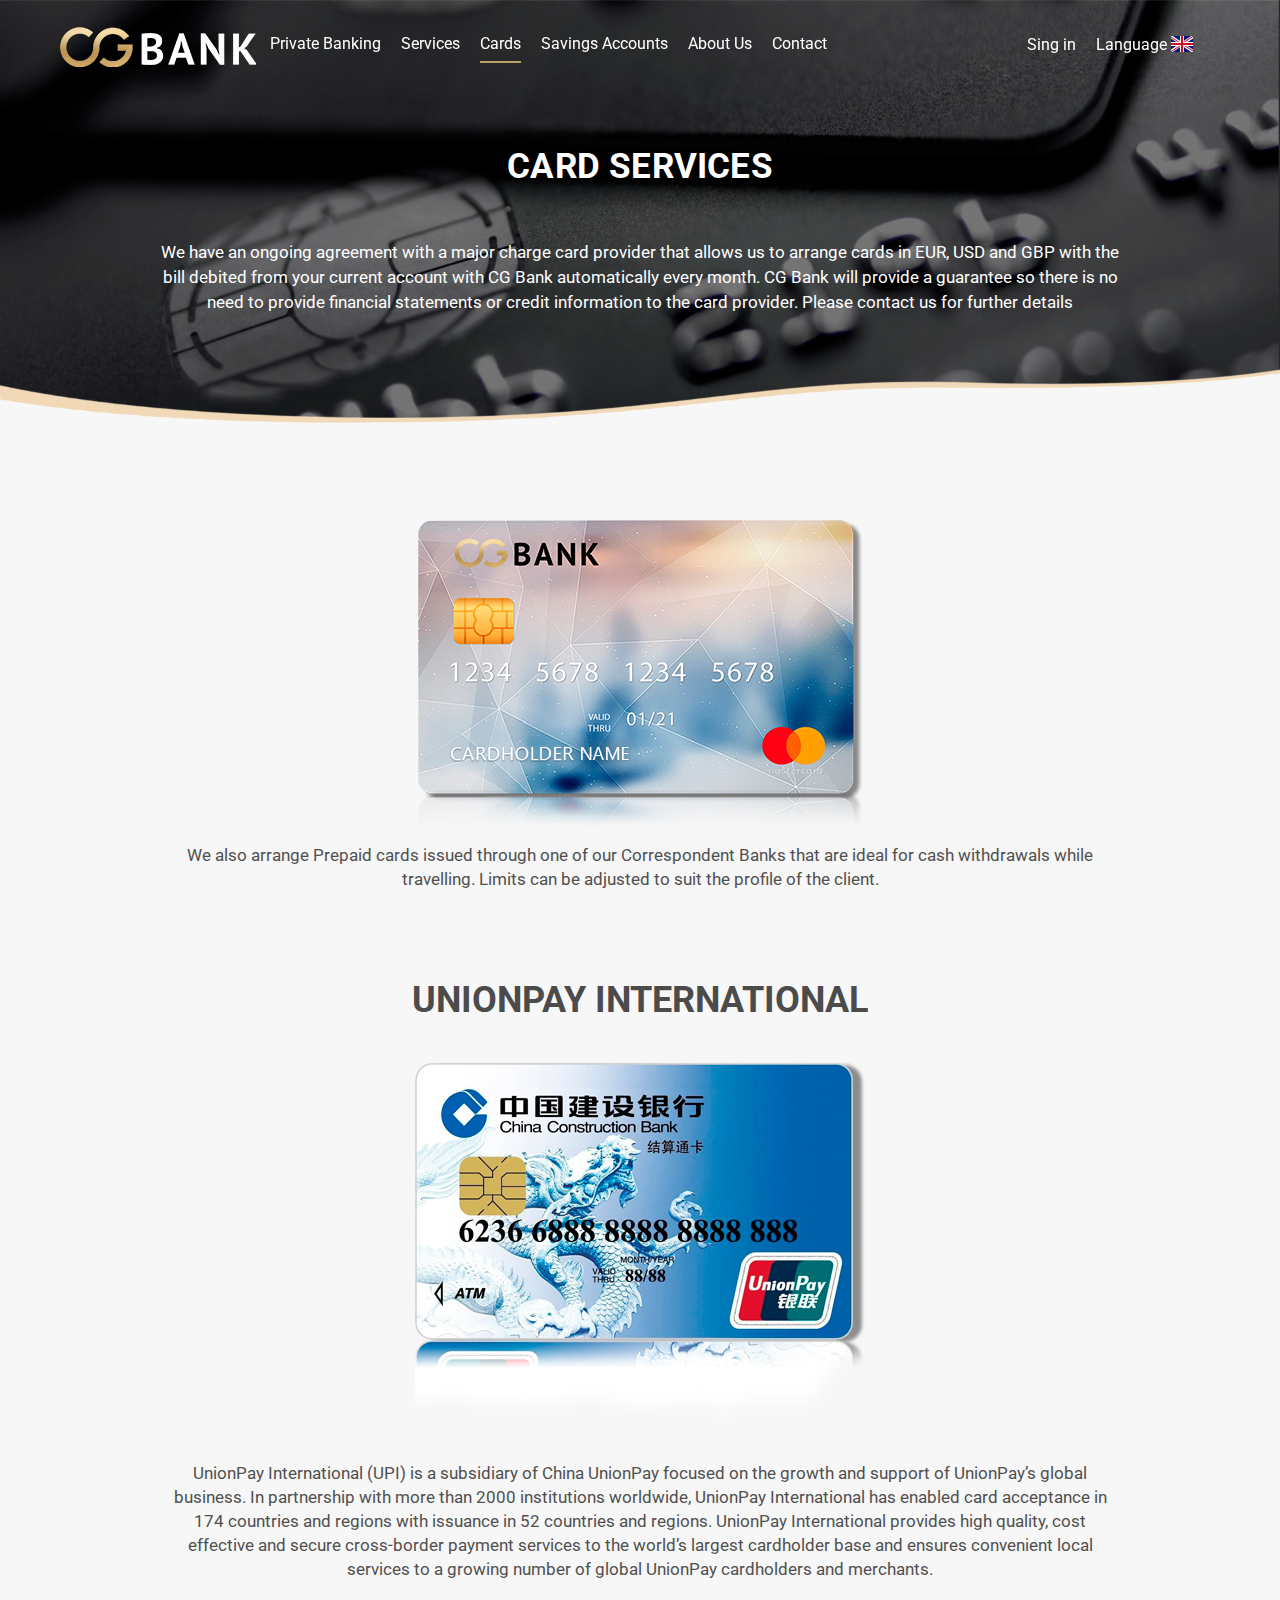
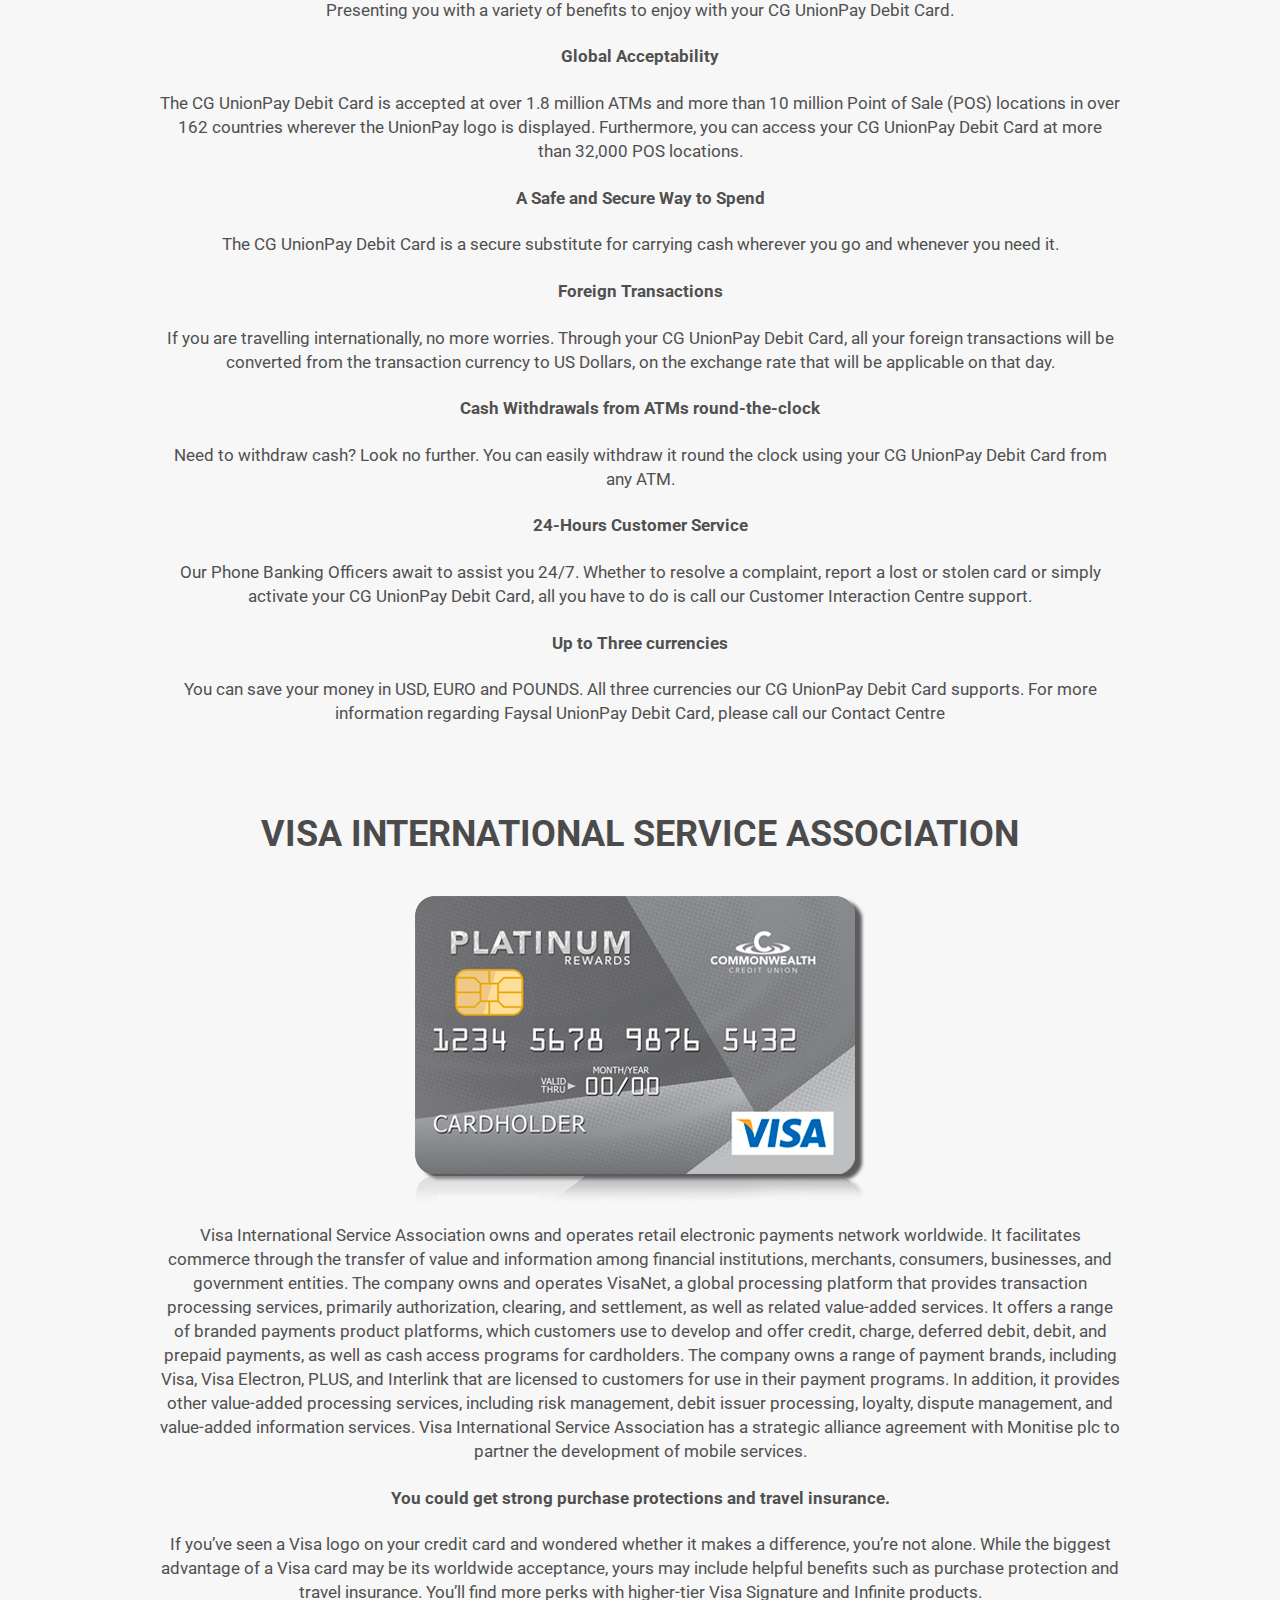
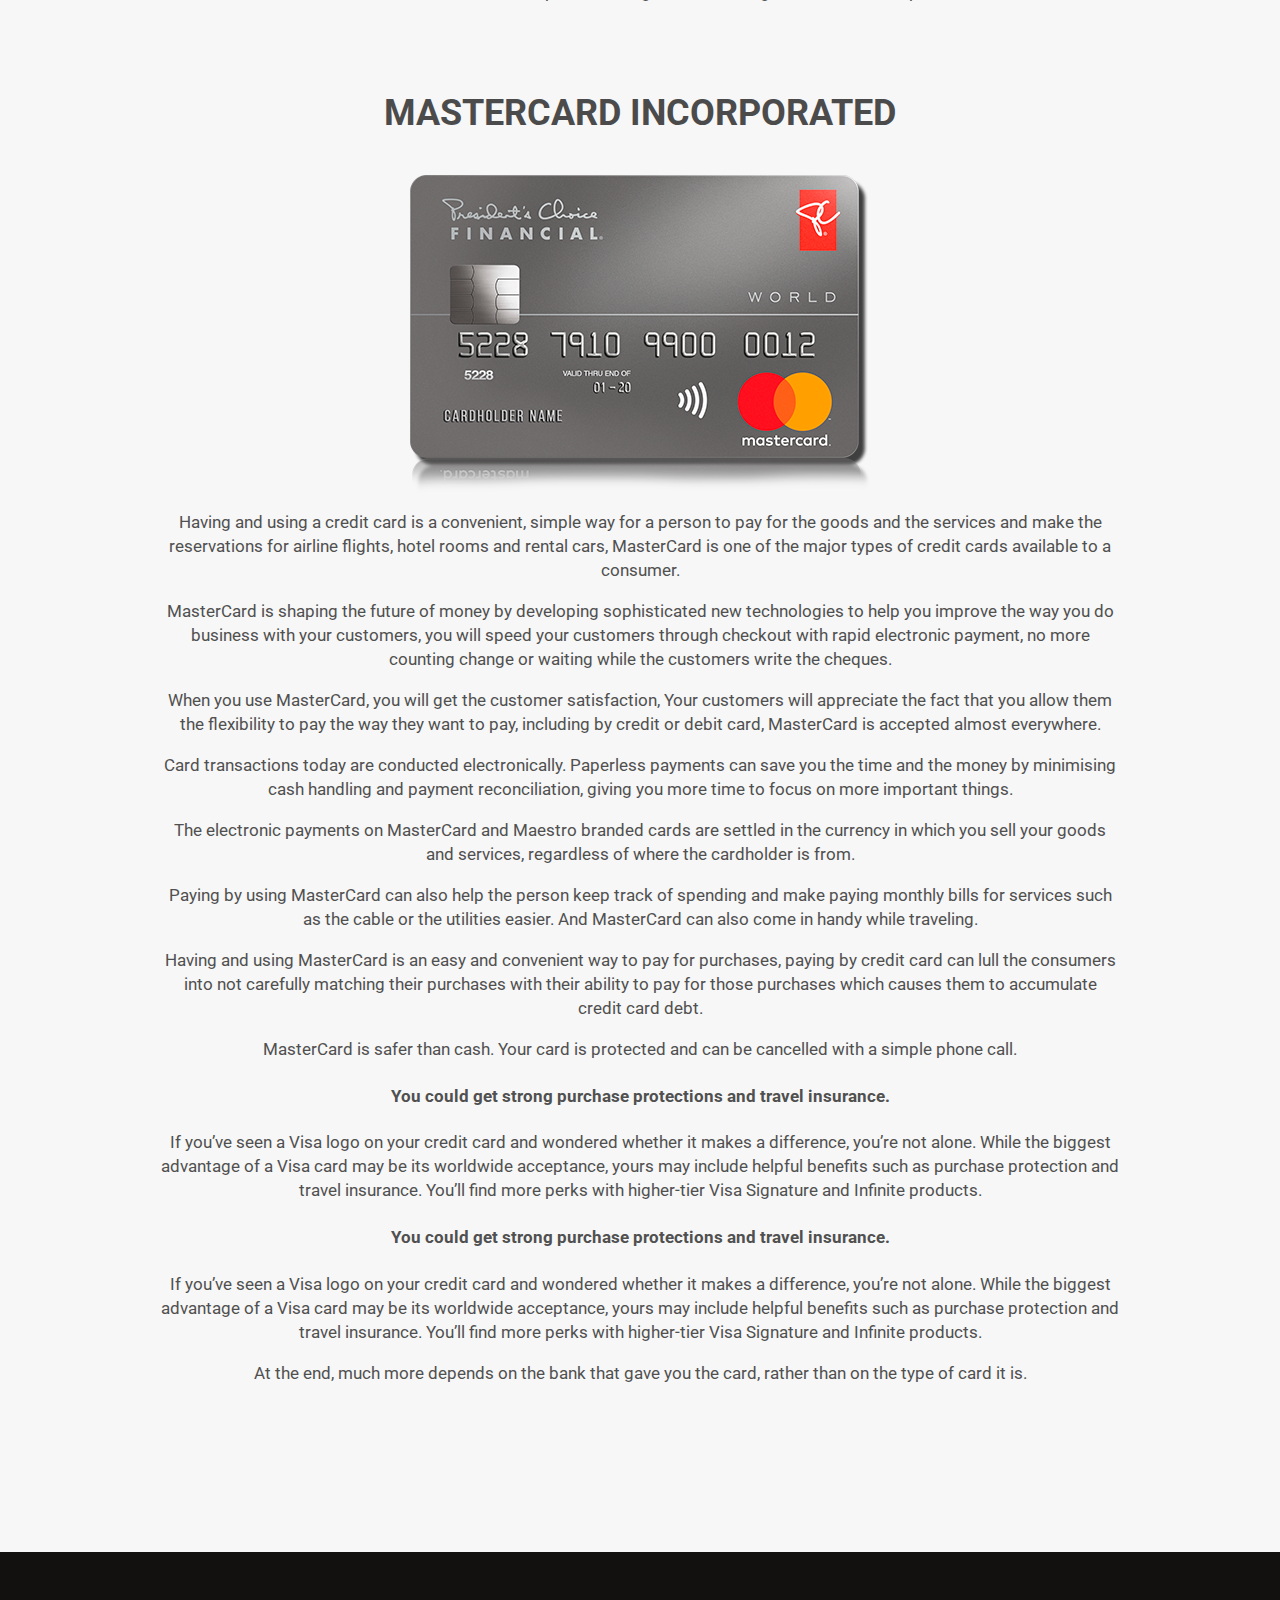
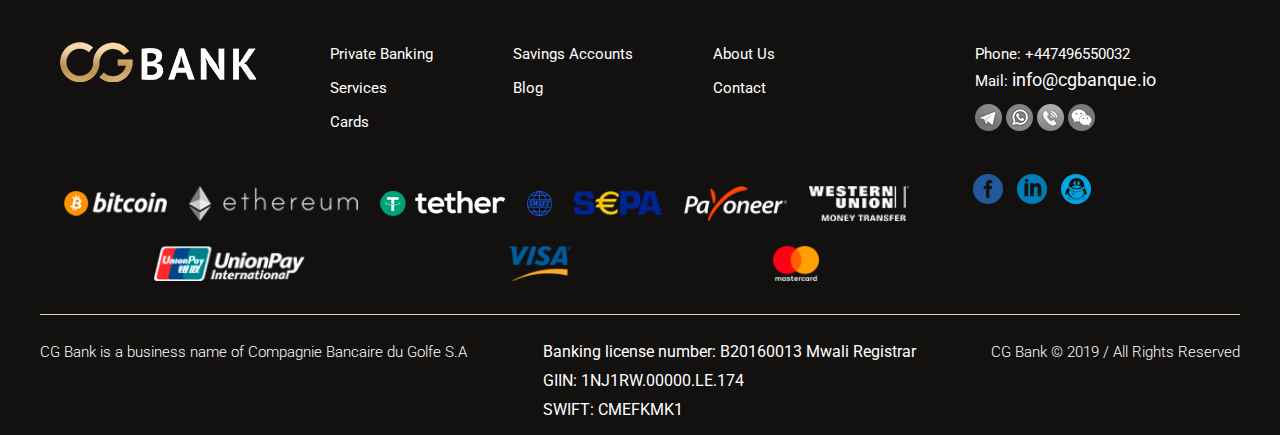
==== commit 1b4f637a: "cards-goto-adaptiveCards-goto" ====
--- a/cards.html
+++ b/cards.html
@@ -29,9 +29,11 @@
                     <ul class="nav-wrapp">
                         <li class="nav-wrapp__item"><a class="nav-wrapp__link" href="private.html">Private
                                 Banking</a></li>
-                        <li class="nav-wrapp__item nav-wrap__item_active"><a class="nav-wrapp__link"
+                        <li class="nav-wrapp__item"><a class="nav-wrapp__link"
                                 href="services.html">Services</a></li>
-                        <li class="nav-wrapp__item"><a class="nav-wrapp__link" href="cards.html">Cards</a></li>
+                        <li class="nav-wrapp__item nav-wrap__item_active">
+													<a class="nav-wrapp__link" href="cards.html">Cards</a>
+												</li>
                         <li class="nav-wrapp__item"><a class="nav-wrapp__link" href="savingsAccounts.html">Savings
                                 Accounts</a></li>
                         <li class="nav-wrapp__item"><a class="nav-wrapp__link" href="aboutUs.html">About Us</a></li>
--- a/cards/css/media.css
+++ b/cards/css/media.css
@@ -57,22 +57,50 @@
 		height: 420px;
 	}
 	.cardInfo__imageBlock>img{
-		width: 78vw;
-		height: calc(79vw*0.687640449);
+		width: 73vw;
+		height: calc(73vw*0.687640449);
 	}
 	.unionpay__imageBlock>img{
-		width: 74vw;
-		height: calc(75vw*0.848888889);
+		width: 69vw;
+		height: calc(69vw*0.848888889);
 	}
 	.visa__imageBlock>img{
-		width: 74vw;
-		height: calc(75vw*0.688888889);
+		width: 69vw;
+		height: calc(69vw*0.688888889);
 	}
 	.mastercard__imageBlock>img{
-		width: 81vw;
-		height: calc(81vw*0.691304348);
+		width: 76vw;
+		height: calc(76vw*0.691304348);
 	}
 }
 @media (max-width:420px){
-
+	.header{
+		height: 470px;
+		background-position: 
+	}
+	.cardInfo, .unionpay, .visa, .mastercard{
+		padding: 0 25px;
+	}
+	.cardInfo__imageBlock>img{
+		width: 68vw;
+		height: calc(68vw*0.687640449);
+	}
+	.unionpay__imageBlock>img{
+		width: 64vw;
+		height: calc(64vw*0.848888889);
+	}
+	.visa__imageBlock>img{
+		width: 64vw;
+		height: calc(64vw*0.688888889);
+	}
+	.mastercard__imageBlock>img{
+		width: 68vw;
+		height: calc(68vw*0.691304348);
+	}
+	.section-heder{
+		font-size: 24px;
+	}
+	.article-text{
+		text-align: justify;
+	}
 }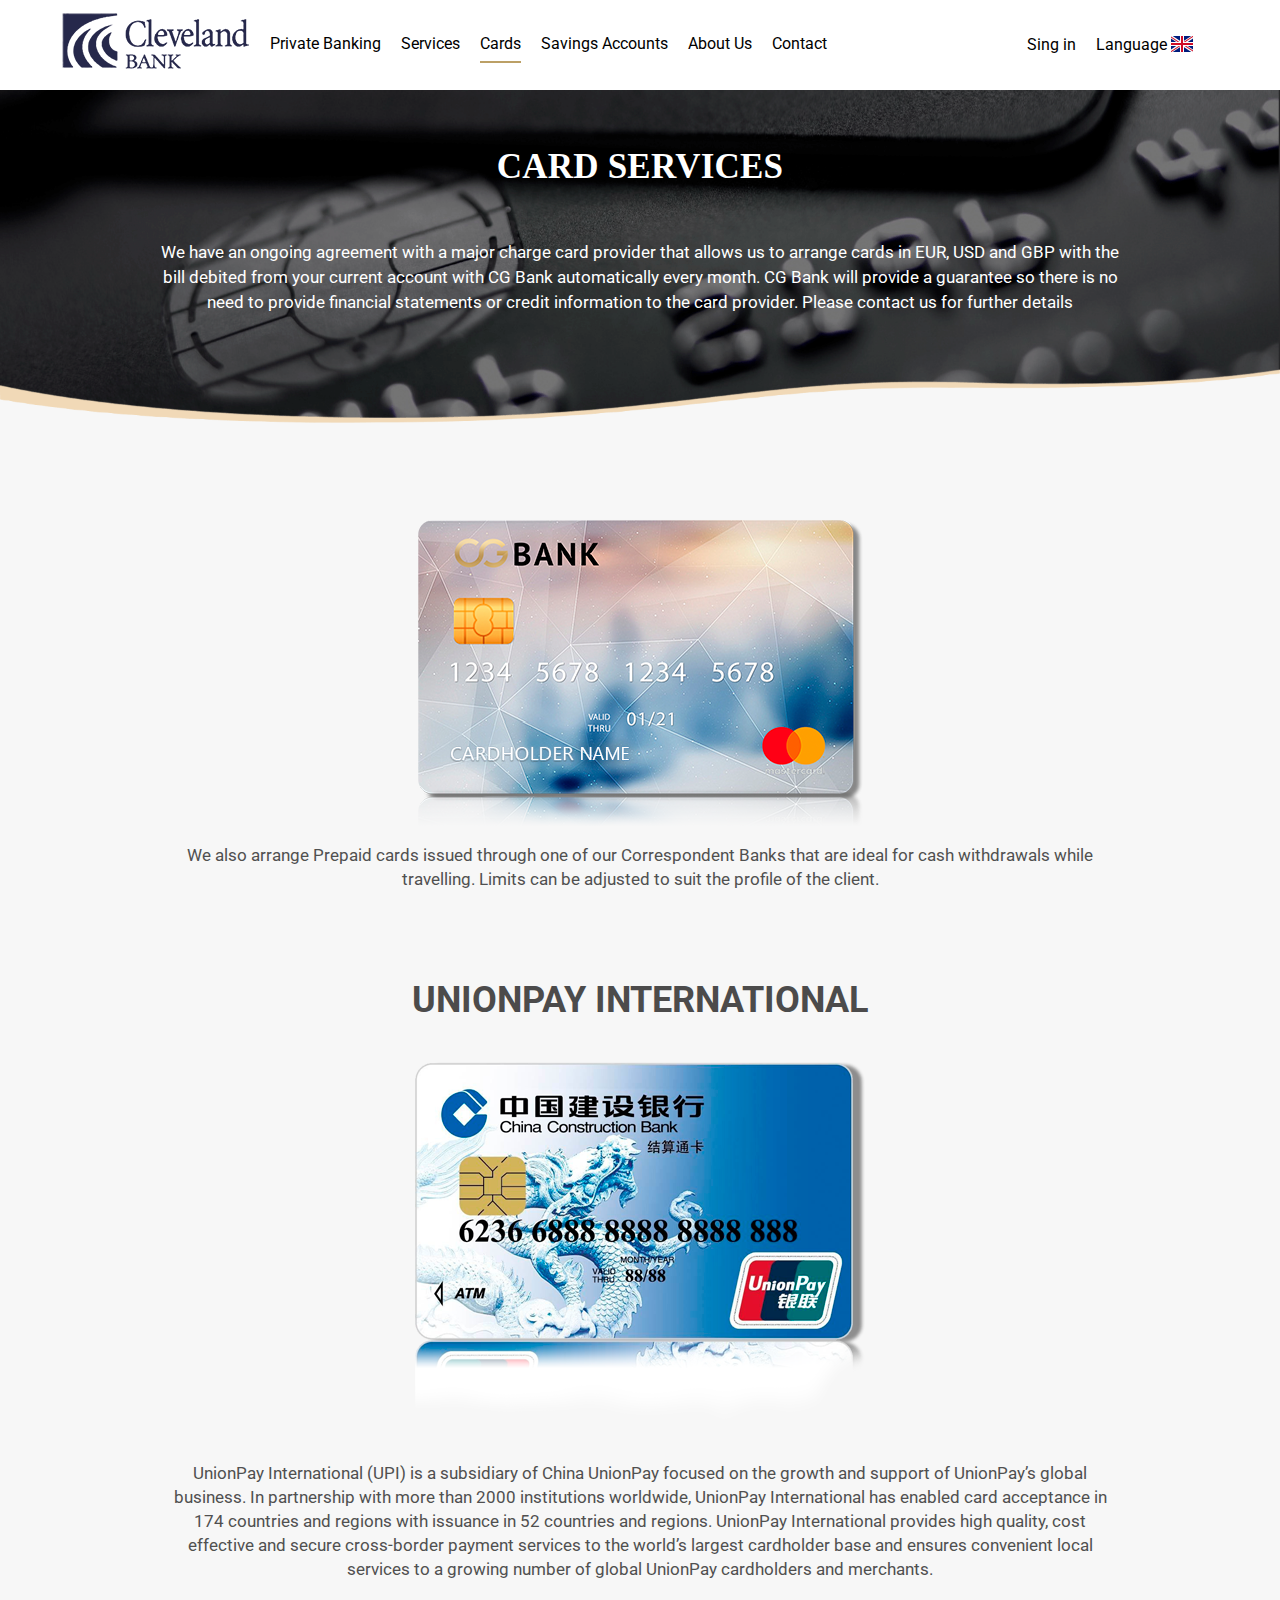
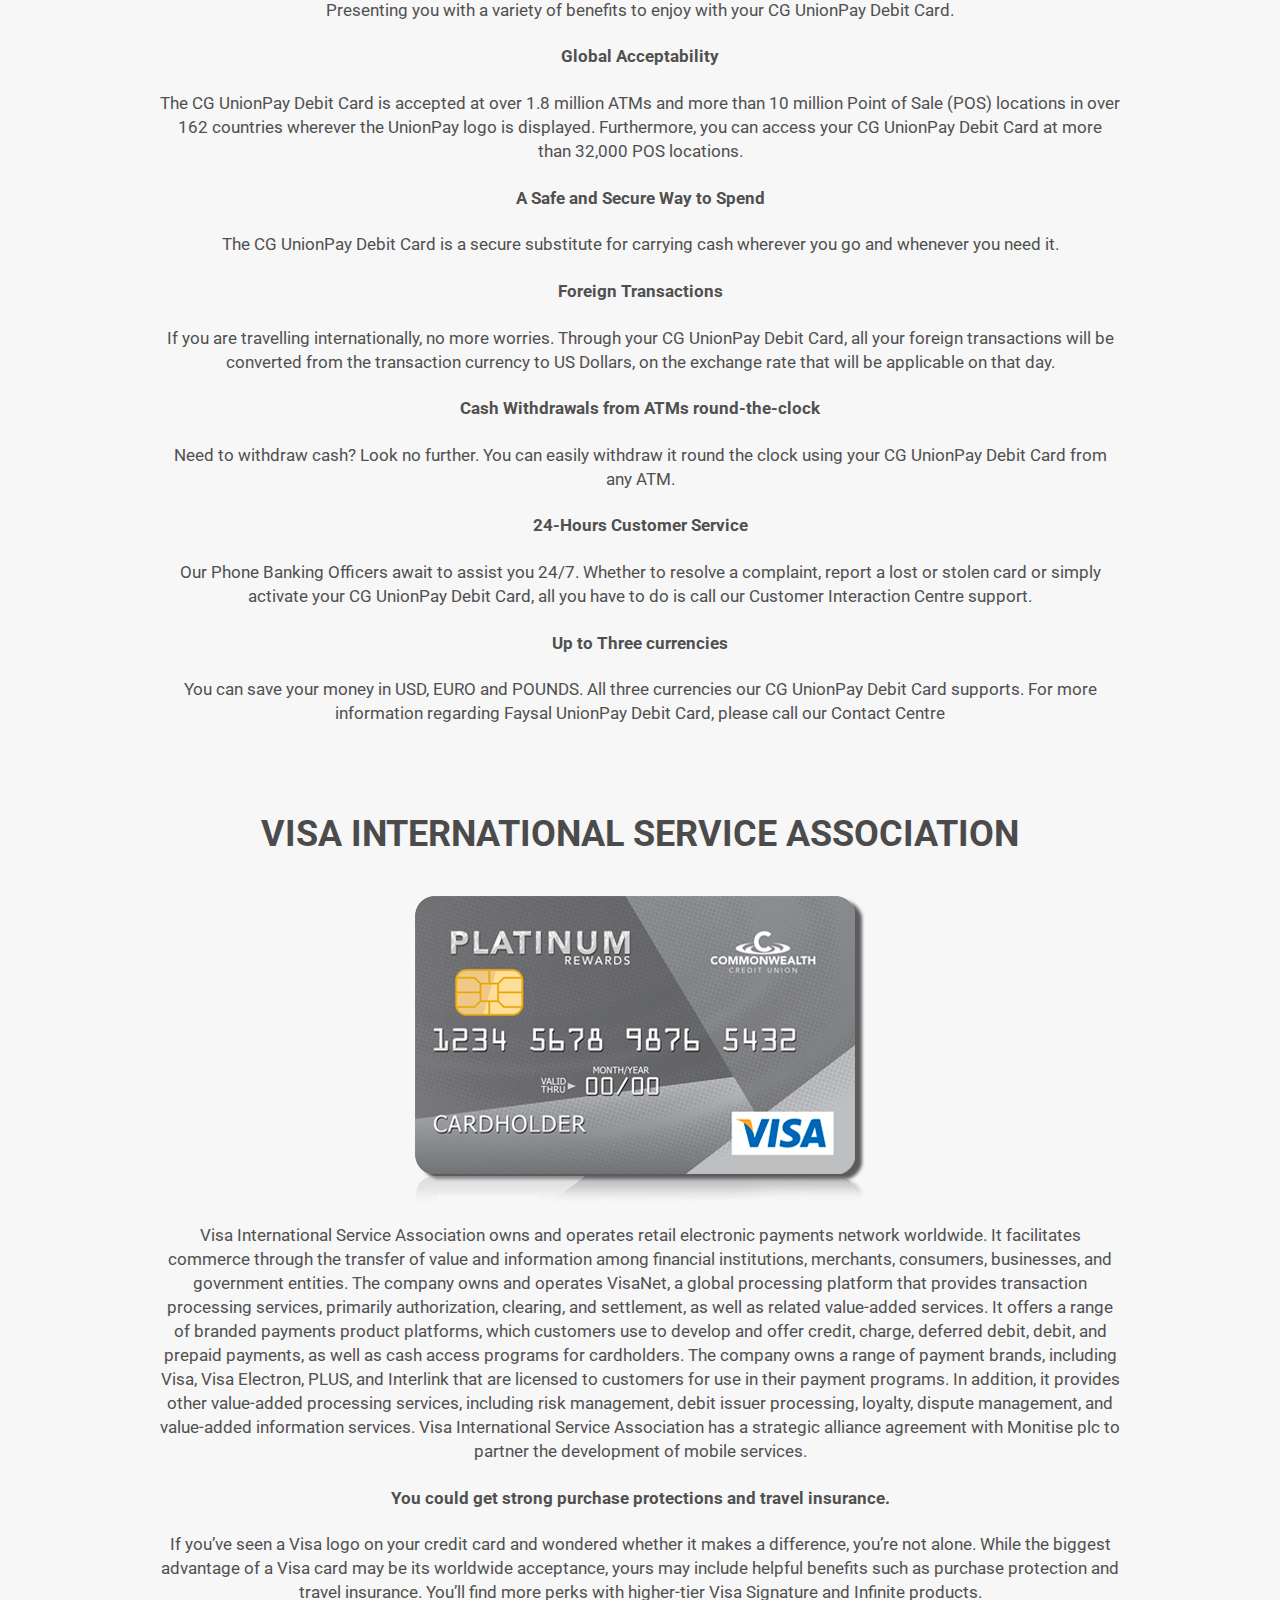
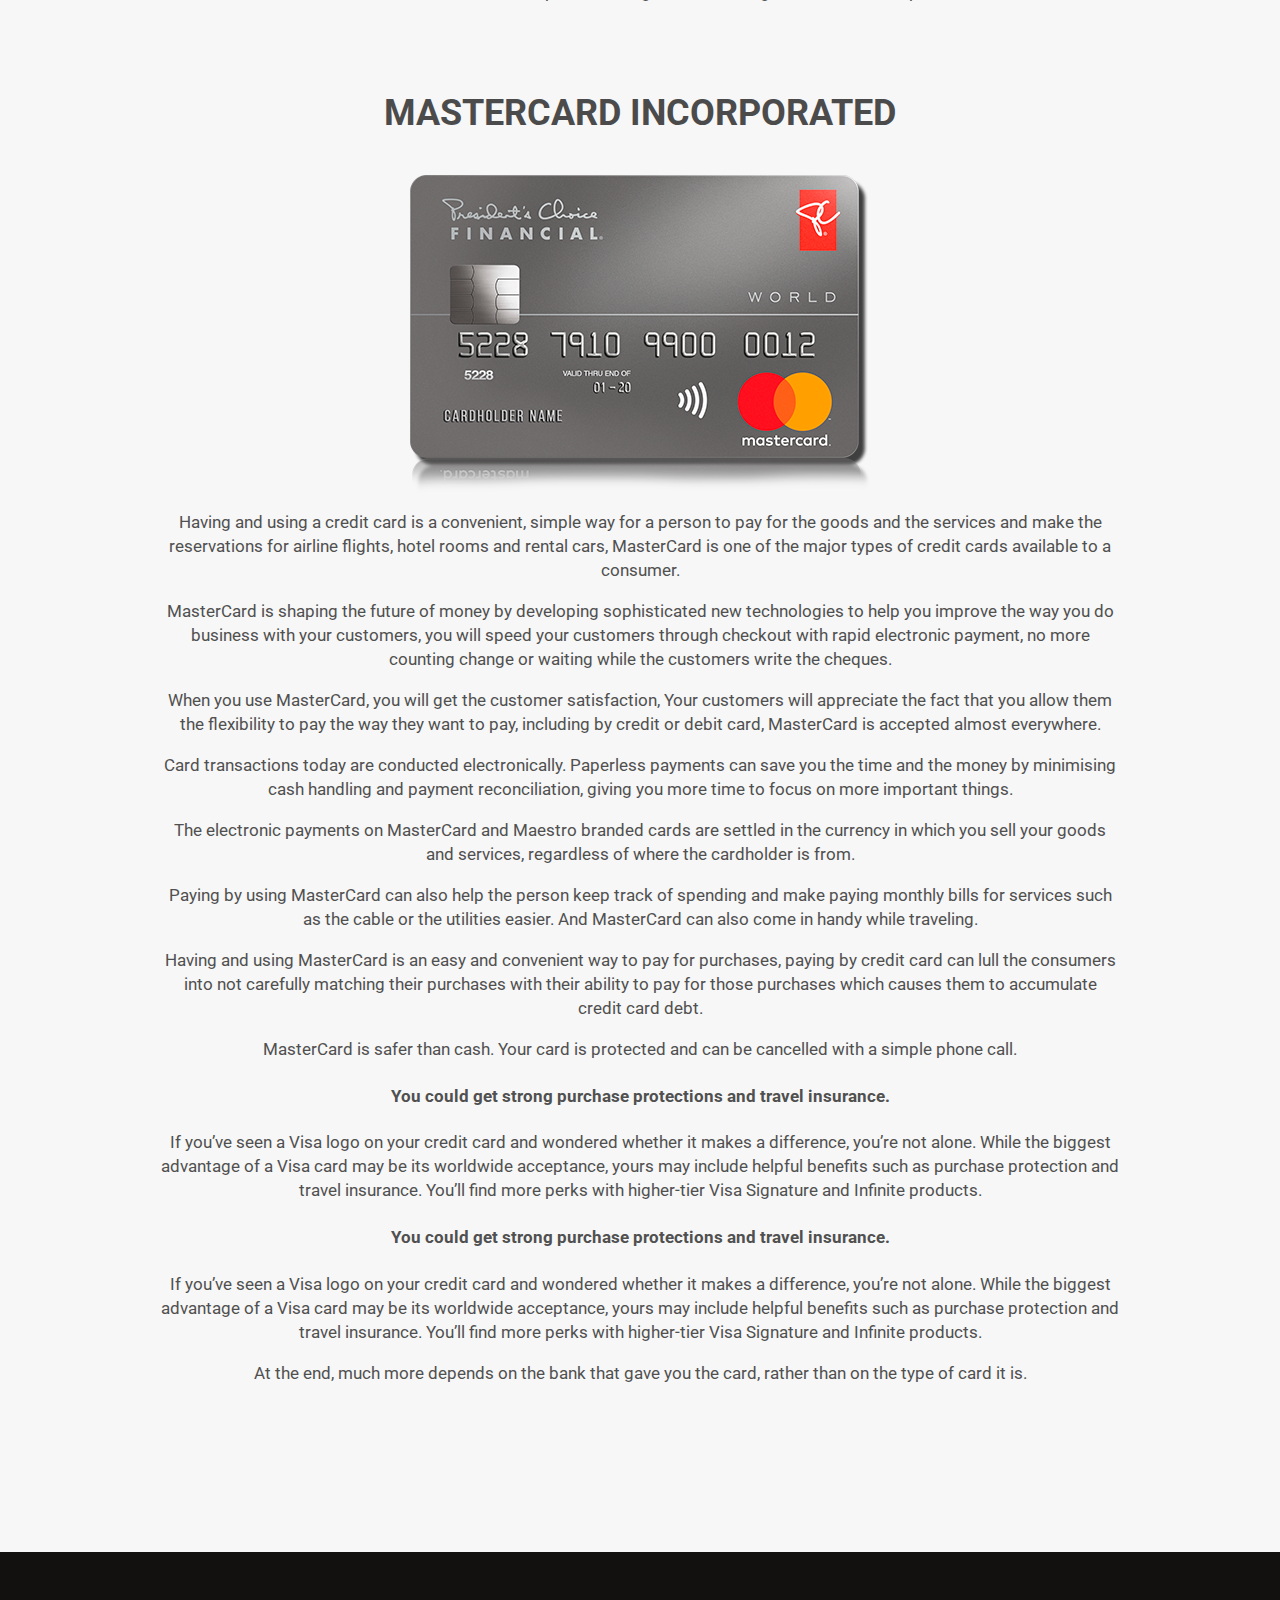
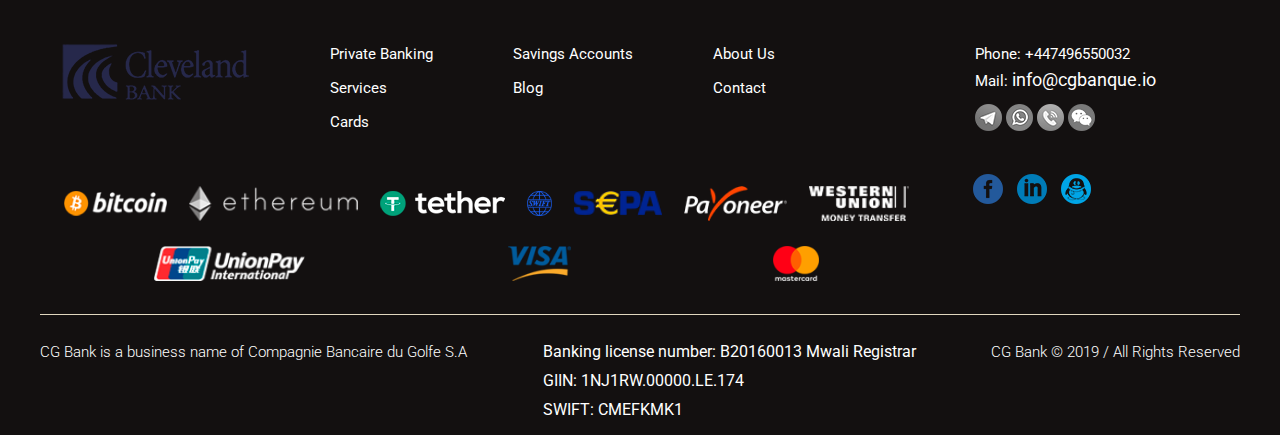
==== commit b924e8de: "refactor-logo" ====
--- a/cards.html
+++ b/cards.html
@@ -23,8 +23,8 @@
         <header class="header">
             <nav class="nav">
                 <div class="nav-block">
-                    <a href="index.html" class="nav__logo">
-												<img src="mainPage/img/logoWhiteHeader.png" alt="">
+                    <a href="index.html">
+												<img src="common/img/logoWhiteHeader.png" alt="">
 										</a>
                     <ul class="nav-wrapp">
                         <li class="nav-wrapp__item"><a class="nav-wrapp__link" href="private.html">Private
@@ -271,7 +271,7 @@
         <section class="bottom-outer">
             <div class="bottom-outer-top-block">
                 <aside class="bottom-outer-logo">
-										<a href="index.html"><img src="mainPage/img/logoWhiteHeader.png" alt=""></a>
+										<a href="index.html"><img src="common/img/logoWhiteHeader.png" alt=""></a>
                 </aside>
                 <aside class="bottom-outer-nav">
                     <ul class="bottom-outer-nav-wrap">
--- a/common/header.css
+++ b/common/header.css
@@ -1,285 +1,471 @@
-body{
-    margin: 0;
-    padding:0;
-}
-a{
-    text-decoration: none;
-    color:#fff;
-}
-.section-header_style{
-    color:#4c4b4b;
-    font-size: 35px;
-}
-.section-text_style{
-    font-size: 17px;
-    color: #505050;
-    line-height: 24px;
-}
-.toTop{
-    position: fixed;
-    width:50px;
-    height: 50px;
-    background-color: #6a6a6a;
-    border:none;
-    bottom: 50px;
-    right: 20px;
-    z-index: 4;
-    -webkit-transition: background-color .3s ease-in-out;
-    transition: background-color .3s ease-in-out;
-    cursor: pointer;
-}
-.toTop:hover{
-    background-color: #bfa268;
-}
-.toTop::after{
-    display: block;
-    content:"";
-    width:10px;
-    height: 10px;
-    border-top: 2px solid #fff;
-    border-left: 2px solid #fff;
-    -webkit-transform: rotate(45deg);
-            transform: rotate(45deg);
-    margin-top:5px;
-    margin-left:12px;
-}
-.toTop:focus{
-    outline:none;
-}
-.hide{
-    display: none;
-}
-.show{
-    display: -webkit-box;
-    display: -ms-flexbox;
-    display: flex;
-}
-
-.main {
-    background-color: #f7f7f7;
-    font-family: 'Roboto', Arial, Helvetica, 'Nimbus Sans L', sans-serif;
-    line-height: 24px;
-    display: -webkit-box;
-    display: -ms-flexbox;
-    display: flex;
-    -webkit-box-orient: vertical;
-    -webkit-box-direction: normal;
-        -ms-flex-direction: column;
-            flex-direction: column;
-    -webkit-box-pack: center;
-        -ms-flex-pack: center;
-            justify-content: center;
-    position: relative;
-}
-.header {
-    width: 100%;
-    display: -webkit-box;
-    display: -ms-flexbox;
-    display: flex;
-    -webkit-box-orient: vertical;
-    -webkit-box-direction: normal;
-    -ms-flex-direction: column;
-    flex-direction: column;
-    color:#fff;
-    background-image: url(../mainPage/img/header.png);
-    background-size: 100%;
-    background-repeat: no-repeat;
-    -webkit-box-align: center;
-    -ms-flex-align: center;
-    align-items: center;
-}
-.nav {
-    width: 100%;
-    display: -webkit-box;
-    display: -ms-flexbox;
-    display: flex;
-    -webkit-transition: background-color .5s;
-    transition: background-color .5s;
-    position: fixed;
-    top: 0;
-    -webkit-box-pack: center;
-        -ms-flex-pack: center;
-            justify-content: center;
-}
-.nav-block{
-    display: -webkit-box;
-    display: -ms-flexbox;
-    display: flex;
-    height: 90px;
-    -webkit-box-align: center;
-    -ms-flex-align: center;
-    align-items: center;
-    width: 1160px;
-}
-.nav_scroll{
-     background-color: rgba(29, 28, 28, 0.4);
-}
-.nav__logo {
-    width: 190px;
-    height: 37px;
-    /* background-image: url(../common/img/logoWhiteHeader.png); */
-    background-size: 190px 37px;
-    background-repeat: no-repeat;
-}
-.nav-wrapp {
-    display: -webkit-box;
-    display: -ms-flexbox;
-    display: flex;
-    list-style: none;
-    margin: 0 10px;
-    padding: 0;
-    padding-right: 180px
-}
-.nav-wrapp__item{
-    -webkit-box-sizing: border-box;
-            box-sizing: border-box;
-    margin: 0 10px;
-    height: 35px;
-    display: -webkit-box;
-    display: -ms-flexbox;
-    display: flex;
-    -webkit-box-align: center;
-        -ms-flex-align: center;
-            align-items: center;
-    border-bottom: 2px solid transparent;
-    -webkit-transition: border-bottom 1s;
-    transition: border-bottom .7s;
-}
-.nav-wrapp__item:hover{
-    border-bottom:2px solid #BCA066;
-}
-.nav-right-container{
-    display: -webkit-box;
-    display: -ms-flexbox;
-    display: flex;
-    -webkit-box-align: center;
-        -ms-flex-align: center;
-            align-items: center;
-}
-.nav-btn{
-    display: none;
-}
-.nav__login {
-    margin-right: 20px;
-    -webkit-transition: color .5s;
-    transition: color .5s;
-}
-.nav__login:hover{
-    color:#bfa268;
-}
-.nav-language {
-    cursor: pointer;
-    display: -webkit-box;
-    display: -ms-flexbox;
-    display: flex;
-    -webkit-box-align: center;
-        -ms-flex-align: center;
-            align-items: center; 
-    position: relative;
-}
-.nav-language__text{
-    cursor: pointer;
-    -webkit-transition: color .5s;
-    transition: color .5s
-}
-.nav-language__text:hover{
-    color:#bfa268;
-}
-.nav-language-wrap {
-    display: -webkit-box;
-    display: -ms-flexbox;
-    display: flex;
-    list-style: none;
-    -webkit-box-orient: vertical;
-    -webkit-box-direction: normal;
-        -ms-flex-direction: column;
-            flex-direction: column;
-    margin:0;
-    padding:0;
-    position: absolute;
-    top:3px;
-    left:75px;
-}
-.nav-language-wrap__item {
-    margin-bottom: 5px;
-    display: none;
-}
-.nav-language-wrap__item:nth-child(1){
-    display: -webkit-box;
-    display: -ms-flexbox;
-    display: flex;
-}
-.nav-language-wrap:hover>.nav-language-wrap__item{
-    display: -webkit-box;
-    display: -ms-flexbox;
-    display: flex;
-}
-.header-caption {
-    margin-top: 140px;
-    font-size: 35px;
-    line-height: 70%;
-    letter-spacing: .21px;
-    text-align: center;
-}
-.header-caption-last {
-    margin-top: 30px;
-    font-size: 23px;
-    line-height: 43px;
-    font-weight: 400;
-    display: -webkit-box;
-    display: -ms-flexbox;
-    display: flex;
-    -webkit-box-orient: vertical;
-    -webkit-box-direction: normal;
-        -ms-flex-direction: column;
-            flex-direction: column;
-}
-.header-button {
-    margin-top: 20px;
-    width: 84px;
-    padding: 13px 45px;
-    background-color:#bfa268;
-    background-image: -webkit-linear-gradient(top, #EEDCB1, #BCA066);
-    border-radius: 15px;
-    -webkit-transition: background-color 0.5s linear 0;
-    transition: background-color 0.5s linear 0;
-}
-.header-button:hover{
-    background-image: -webkit-linear-gradient(top, #e5c987, #a68849);
-}
-.header-container-img {
-    margin-top:130px;
-    display:-webkit-box;
-    display:-ms-flexbox;
-    display:flex;
-    width: 1160px;
-    -webkit-box-pack: justify;
-        -ms-flex-pack: justify;
-    justify-content: space-between;
-    margin-bottom:125px;
-    -webkit-box-align: baseline;
-        -ms-flex-align: baseline;
-            align-items: baseline;
-}
-.header-container-img__etherium {
-    padding-left: 20px;
-}
-.header-container-img__tether {
-    padding-left: 20px;
-}
-.header-requisites {
-    font-size:18px;
-}
-.header-requisites_swift {
-    margin-right: 20px;
-}
-.header-requisites_giin{
-    -webkit-transition: color .5s;
-    transition: color .5s
-}
-.header-requisites_giin:hover{
-    color:#bfa268;
-}
-.nav-wrap__item_active{
-    border-bottom:2px solid #BCA066;
+body{
+    margin: 0;
+    padding:0;
+}
+a{
+    text-decoration: none;
+    color:#fff;
+}
+.section-header_style{
+    color:#4c4b4b;
+    font-size: 35px;
+    font-family: 'Crimson Text', serif
+}
+.section-text_style{
+    font-size: 17px;
+    color: #505050;
+    line-height: 24px;
+}
+.toTop{
+    position: fixed;
+    width:50px;
+    height: 50px;
+    background-color: #6a6a6a;
+    border:none;
+    bottom: 50px;
+    right: 20px;
+    z-index: 4;
+    -webkit-transition: background-color .3s ease-in-out;
+    transition: background-color .3s ease-in-out;
+    cursor: pointer;
+}
+.toTop:hover{
+    background-color: #bfa268;
+}
+.toTop::after{
+    display: block;
+    content:"";
+    width:10px;
+    height: 10px;
+    border-top: 2px solid #fff;
+    border-left: 2px solid #fff;
+    -webkit-transform: rotate(45deg);
+            transform: rotate(45deg);
+    margin-top:5px;
+    margin-left:12px;
+}
+.toTop:focus{
+    outline:none;
+}
+.hide{
+    display: none;
+}
+.show{
+    display: -webkit-box;
+    display: -ms-flexbox;
+    display: flex;
+}
+
+.main {
+    background-color: #f7f7f7;
+    font-family: 'Roboto', Arial, Helvetica, 'Nimbus Sans L', sans-serif;
+    line-height: 24px;
+    display: -webkit-box;
+    display: -ms-flexbox;
+    display: flex;
+    -webkit-box-orient: vertical;
+    -webkit-box-direction: normal;
+        -ms-flex-direction: column;
+            flex-direction: column;
+    -webkit-box-pack: center;
+        -ms-flex-pack: center;
+            justify-content: center;
+    position: relative;
+}
+.header {
+    width: 100%;
+    display: -webkit-box;
+    display: -ms-flexbox;
+    display: flex;
+    -webkit-box-orient: vertical;
+    -webkit-box-direction: normal;
+    -ms-flex-direction: column;
+    flex-direction: column;
+    color:#fff;
+    background-image: url(../mainPage/img/header.png);
+    background-size: 100%;
+    background-repeat: no-repeat;
+    -webkit-box-align: center;
+    -ms-flex-align: center;
+    align-items: center;
+}
+.nav {
+    width: 100%;
+    display: -webkit-box;
+    display: -ms-flexbox;
+    display: flex;
+    background-color: #fff;
+    -webkit-transition: background-color .5s;
+    transition: background-color .5s;
+    position: fixed;
+    z-index: 1;
+    top: 0;
+    -webkit-box-pack: center;
+        -ms-flex-pack: center;
+            justify-content: center;
+            color:#000;
+}
+.nav>a{
+    color:#000
+}
+.nav-block{
+    display: -webkit-box;
+    display: -ms-flexbox;
+    display: flex;
+    height: 90px;
+    -webkit-box-align: center;
+    -ms-flex-align: center;
+    align-items: center;
+    width: 1160px;
+}
+.nav__logo {
+    width: 190px;
+    height: 61px;
+    background-image: url(../common/img/logoWhiteHeader.png);
+    background-size: cover;
+    background-size: 190px 61px;
+
+    background-repeat: no-repeat;
+}
+.nav-wrapp {
+    display: -webkit-box;
+    display: -ms-flexbox;
+    display: flex;
+    list-style: none;
+    margin: 0 10px;
+    padding: 0;
+    padding-right: 180px
+}
+.nav-wrapp__item{
+    -webkit-box-sizing: border-box;
+            box-sizing: border-box;
+    margin: 0 10px;
+    height: 35px;
+    display: -webkit-box;
+    display: -ms-flexbox;
+    display: flex;
+    -webkit-box-align: center;
+        -ms-flex-align: center;
+            align-items: center;
+    border-bottom: 2px solid transparent;
+    -webkit-transition: border-bottom 1s;
+    transition: border-bottom .7s;
+}
+.nav-wrapp__item:hover{
+    border-bottom:2px solid #BCA066;
+}
+.nav-wrapp__link{
+    color:#000
+}
+.nav-right-container{
+    display: -webkit-box;
+    display: -ms-flexbox;
+    display: flex;
+    -webkit-box-align: center;
+        -ms-flex-align: center;
+            align-items: center;
+}
+.nav-btn{
+    display: none;
+}
+.nav__login {
+    margin-right: 20px;
+    -webkit-transition: color .5s;
+    transition: color .5s;
+    color:#000
+}
+.nav__login:hover{
+    color:#bfa268;
+}
+.nav-language {
+    cursor: pointer;
+    display: -webkit-box;
+    display: -ms-flexbox;
+    display: flex;
+    -webkit-box-align: center;
+        -ms-flex-align: center;
+            align-items: center; 
+    position: relative;
+}
+.nav-language__text{
+    cursor: pointer;
+    -webkit-transition: color .5s;
+    transition: color .5s
+}
+.nav-language__text:hover{
+    color:#bfa268;
+}
+.nav-language-wrap {
+    display: -webkit-box;
+    display: -ms-flexbox;
+    display: flex;
+    list-style: none;
+    -webkit-box-orient: vertical;
+    -webkit-box-direction: normal;
+        -ms-flex-direction: column;
+            flex-direction: column;
+    margin:0;
+    padding:0;
+    position: absolute;
+    top:3px;
+    left:75px;
+}
+.nav-language-wrap__item {
+    margin-bottom: 5px;
+    display: none;
+}
+.nav-language-wrap__item:nth-child(1){
+    display: -webkit-box;
+    display: -ms-flexbox;
+    display: flex;
+}
+.nav-language-wrap:hover>.nav-language-wrap__item{
+    display: -webkit-box;
+    display: -ms-flexbox;
+    display: flex;
+}
+.header-caption {
+    margin-top: 140px;
+    font-size: 35px;
+    line-height: 70%;
+    letter-spacing: .21px;
+    text-align: center;
+    font-family: 'Crimson Text', serif;
+}
+.header-caption-last {
+    margin-top: 30px;
+    font-size: 23px;
+    line-height: 43px;
+    font-weight: 400;
+    font-family: 'Crimson Text', serif;
+    display: -webkit-box;
+    display: -ms-flexbox;
+    display: flex;
+    -webkit-box-orient: vertical;
+    -webkit-box-direction: normal;
+        -ms-flex-direction: column;
+            flex-direction: column;
+}
+.header-button {
+    margin-top: 20px;
+    width: 84px;
+    padding: 13px 45px;
+    background-color:#38a1f7;
+    /* background-image: -webkit-linear-gradient(top, #EEDCB1, #BCA066); */
+    border-radius: 15px;
+    -webkit-transition: background-color 0.5s linear 0;
+    transition: background-color 0.5s linear 0;
+}
+.header-button:hover{
+    background-image: -webkit-linear-gradient(top, #e5c987, #a68849);
+}
+.header-container-img {
+    margin-top:130px;
+    display:-webkit-box;
+    display:-ms-flexbox;
+    display:flex;
+    width: 1160px;
+    -webkit-box-pack: justify;
+        -ms-flex-pack: justify;
+    justify-content: space-between;
+    margin-bottom:125px;
+    -webkit-box-align: baseline;
+        -ms-flex-align: baseline;
+            align-items: baseline;
+}
+.header-container-img__etherium {
+    padding-left: 20px;
+}
+.header-container-img__tether {
+    padding-left: 20px;
+}
+.header-requisites {
+    font-size:18px;
+}
+.header-requisites_swift {
+    margin-right: 20px;
+}
+.header-requisites_giin{
+    -webkit-transition: color .5s;
+    transition: color .5s
+}
+.header-requisites_giin:hover{
+    color:#bfa268;
+}
+.nav-wrap__item_active{
+    border-bottom:2px solid #BCA066;
+}
+.hide-menu{
+	position: fixed;
+	justify-content: center;
+	top:0;
+	left: 0;
+	width: 100%;
+	height: 100%;
+	z-index: 2;
+	background-color: rgba(106, 106, 106, .95);
+	overflow-y: none;
+}
+.hide-menu-close{
+	width: 24px;
+	height: 24px;
+	display: block;
+	position: absolute;
+	right: 30px;
+	border-radius: 3px;
+	margin-top: 50px;
+	transition: backround-color, .5s;
+	cursor: pointer;
+}
+.hide-menu-close:hover{
+	opacity: .3;
+}
+.hide-menu-close__item::after{
+	content: "";
+	display: block;
+	width: 24px;
+	height: 4px;
+	border-radius: 3px;
+	content: "";
+	background-color:#fff;
+	transform: rotate(80deg);
+}
+.hide-menu-close__item{
+	width: 24px;
+	height: 4px;
+	display: block;
+	border-radius: 3px;
+	background-color:#fff;
+	transform: rotate(50deg);
+	transition: backround-color, .5s;
+}
+.hide-menu-block{
+	display: flex;
+	flex-direction: column;
+	margin: 0 auto;
+	margin-top:150px;
+	width: 400px;
+	height: 265px;
+	background-color: #f3f3f3;
+}
+.hide-menu__header{
+	width: auto;
+	height: 32px;
+	padding-top: 15px;
+	background-color: rgb(229, 229, 229);
+	background-image: linear-gradient(to top, rgba(131, 131, 131, 0.03) 0%, rgba(255, 255, 255, 0.03) 100%);
+	text-align: center;
+	font-family: 'Roboto', Arial, Helvetica, 'Nimbus Sans L', sans-serif;
+	font-size: 18px;
+	font-weight: 400;
+	color: #4d4d4d;
+	box-shadow: 0.5px 0.9px 0 rgba(0, 0, 0, 0.17), inset 0.5px 0.9px 0 white;
+}
+.hide-menu-block-login{
+	display: flex;
+	flex-direction: column;
+	align-items:center;
+	justify-content: space-around;
+}
+.hide-menu__input-style{
+	box-sizing: border-box;
+	height: 40px;
+	width: 370px;
+	background-color: #e0e0e0;
+	border-radius: 5px;
+	border:none;
+	padding-left: 40px;
+	color:#4d4d4d;
+	box-shadow: 0.5px 0.9px 0 white, inset 1px 1.7px 2px rgba(0, 0, 0, 0.07);
+}
+.hide-menu__input-style:focus::-webkit-input-placeholder { color:transparent; }
+.hide-menu__id{
+	margin: 23px 0;
+}
+.hide-menu__pass{
+	display: flex;
+	height: 40px;
+	width: 370px;
+	margin-bottom: 20px;
+}
+.hide-menu-btn-block{
+    display: flex;
+    flex-direction: row;
+	background-color: rgb(233, 233, 233);
+	height: 70px;
+	box-shadow: 0 -1px 0 rgba(207, 207, 207, 0.75), inset 0.5px 0.9px 0 white;
+}
+.hide-menu-btn-block__btn{
+	display: flex;
+	height: 35px;
+	padding: 0 35px;
+	background-color: rgb(229, 229, 229);
+	background-image: linear-gradient(to top, #c78800 0%, #ffae00 100%);
+	border: 1px solid #ffae00;
+	border-radius: 4px;
+	color: rgb(243, 243, 243);
+	font-size: 16px;
+	font-weight: 400;
+	margin: auto;
+	margin-top:25px;
+    cursor: pointer;
+    transition: all 1s;
+}
+.hide-menu-btn-block__btn:active{
+    background-image: linear-gradient(to top, #c78800 0%, #c48600 100%);
+}
+input:focus{
+	outline: none;
+}
+.registration{
+    display: none;
+    position:fixed;
+    z-index: 3;
+    width: 100%;
+    height: 100%;
+    top: 0;
+    left: 0;
+    background-color: rgba(106, 106, 106, .95);
+    font-family: 'Roboto', Arial, Helvetica, 'Nimbus Sans L', sans-serif;
+}
+.registration__btn-close{
+    position: absolute;
+    right: 30px;
+    top:50px;    
+}
+.registration-block{
+    display: flex;
+    flex-direction: column;
+    margin: 170px auto;
+    width: 400px;
+    height: 300px;
+    background-color: rgb(229, 229, 229);
+}
+.registration-block__header{
+    text-align: center;
+    color:#4d4d4d;
+}
+.registration-block-input{
+    display: flex;
+    flex-direction: column;
+    height: 120px;
+    justify-content:space-between;
+    width: 100%;
+    align-items: center; 
+}
+.registration-block_input-style{
+    width: 250px;
+    height: 30px;
+    padding: 5px 20px;
+    font-size: 20px;
+}
+.registration-block_input-style:focus::-webkit-input-placeholder { color:transparent; }
+.registration-block-submit{
+    display: flex;
+    height: 100px;
+    justify-content: flex-end;
+    align-items: center;
+}
+.registration-block__submit{
+    margin-right: 30px;
 }--- a/cards/css/style.css
+++ b/cards/css/style.css
@@ -22,13 +22,21 @@
     color: #ffffff;
 }
 .cardInfo, .unionpay, .visa, .mastercard{
-	box-sizing: border-box;
+	-webkit-box-sizing: border-box;
+	        box-sizing: border-box;
 	max-width: 960px;
 	margin: 0 auto 50px auto;
 	padding: 0;
+	display: -webkit-box;
+	display: -ms-flexbox;
 	display: flex;
-	flex-flow: column nowrap;
-	justify-content: center;
+	-webkit-box-orient: vertical;
+	-webkit-box-direction: normal;
+	    -ms-flex-flow: column nowrap;
+	        flex-flow: column nowrap;
+	-webkit-box-pack: center;
+	    -ms-flex-pack: center;
+	        justify-content: center;
 }
 .mastercard{
 	margin-bottom: 150px;
@@ -40,13 +48,20 @@
 	color:#4c4b4b
 }
 .imageBlock{
+	display: -webkit-box;
+	display: -ms-flexbox;
 	display: flex;
-	flex-flow: row nowrap;
-	justify-content: center;
+	-webkit-box-orient: horizontal;
+	-webkit-box-direction: normal;
+	    -ms-flex-flow: row nowrap;
+	        flex-flow: row nowrap;
+	-webkit-box-pack: center;
+	    -ms-flex-pack: center;
+	        justify-content: center;
 }
 .article-header, .article-text{
 	text-align: center;
 	font-family: 'Roboto', Arial, Helvetica, 'Nimbus Sans L', sans-serif;
 	font-size: 17px;
 	color: #505050;
-}
+}--- a/common/header-media.css
+++ b/common/header-media.css
@@ -1,3 +1,18 @@
+@media (max-width:2048px){
+	.header{
+		height: 650px;
+	}
+}
+@media (max-width:1920px){
+	.header{
+		height: 600px;
+	}
+}
+@media (max-width:1600px){
+	.header{
+		height: 520px;
+	}
+}
 @media (max-width:1400px){
 	.header{
 		height: 520px;
--- a/cards/css/media.css
+++ b/cards/css/media.css
@@ -76,7 +76,7 @@
 @media (max-width:420px){
 	.header{
 		height: 470px;
-		background-position: 
+		background-position: 30% 30%; 
 	}
 	.cardInfo, .unionpay, .visa, .mastercard{
 		padding: 0 25px;
